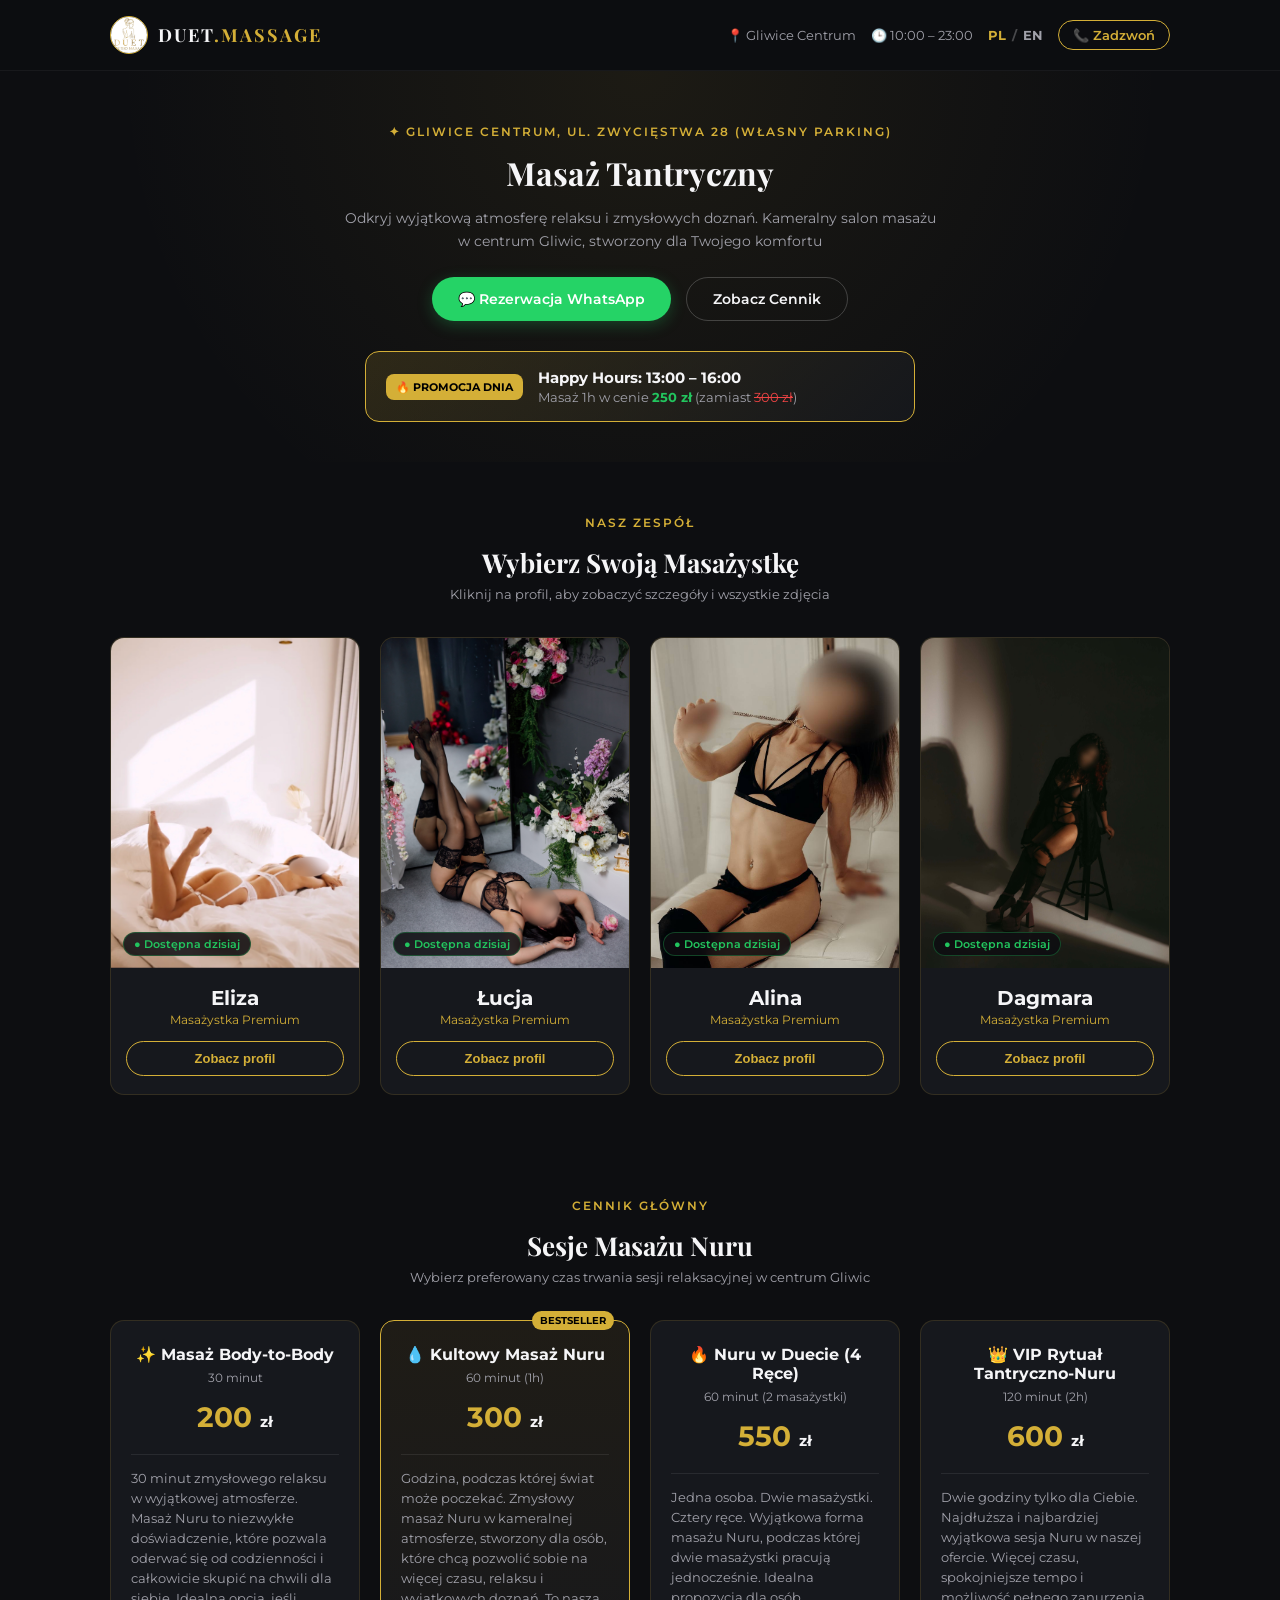
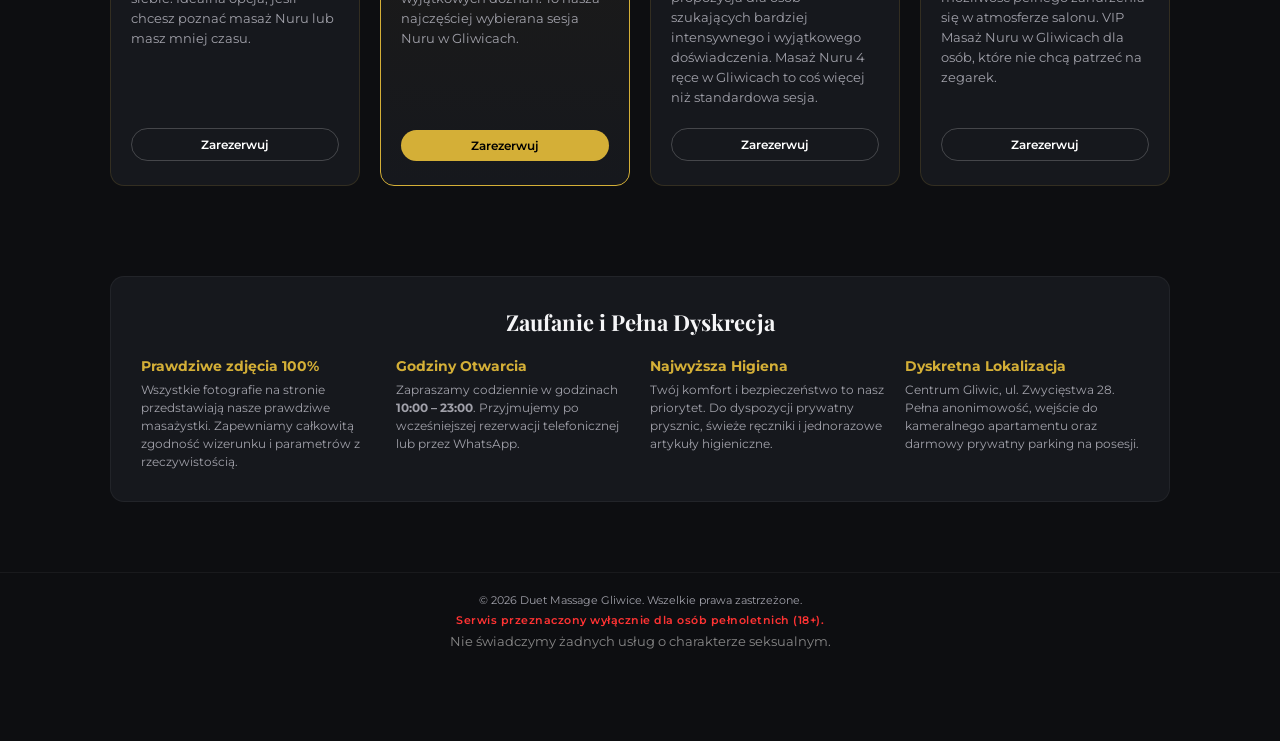
==== index.html @ d6f9a1c4 "Add files via upload" ====
<!DOCTYPE html>
<html lang="pl">
<head>
    <!-- Google Tag Manager -->
<script>(function(w,d,s,l,i){w[l]=w[l]||[];w[l].push({'gtm.start':
new Date().getTime(),event:'gtm.js'});var f=d.getElementsByTagName(s)[0],
j=d.createElement(s),dl=l!='dataLayer'?'&l='+l:'';j.async=true;j.src=
'https://www.googletagmanager.com/gtm.js?id='+i+dl;f.parentNode.insertBefore(j,f);
})(window,document,'script','dataLayer','GTM-NZCL98C4');</script>
<!-- End Google Tag Manager -->
    <!-- Favicon (иконка во вкладке браузера) -->
    <link rel="icon" type="image/jpeg" href="img/logo.jpg">
    <link rel="apple-touch-icon" href="img/logo.jpg">
<link rel="canonical" href="https://duetmassage.pl/">
<link rel="alternate" hreflang="pl" href="https://duetmassage.pl/">
<link rel="alternate" hreflang="en" href="https://duetmassage.pl/en/">
<link rel="alternate" hreflang="x-default" href="https://duetmassage.pl/">
    <!-- Open Graph / Мета-теги для красивой ссылки в WhatsApp, Telegram, соцсетях -->
    <meta property="og:type" content="website">
<meta property="og:url" content="https://duetmassage.pl/">
    <meta property="og:title" content="Masaż Tantryczny Gliwice | Duet Massage">
    <meta property="og:description" content="Prywatny apartament w centrum Gliwic. Zmysłowy masaż tantryczny, profesjonalne masażystki, 100% dyskrecji.">
<meta property="og:image" content="https://duetmassage.pl/img/logo.jpg?v=2">
    <!-- Twitter Card -->
    <meta name="twitter:card" content="summary_large_image">
    <meta name="twitter:title" content="DUET Studio Masażu Gliwice">
    <meta name="twitter:description" content="Ekskluzywny masaż relaksacyjny dla mężczyzn w centrum Gliwic.">
<meta name="twitter:image" content="https://duetmassage.pl/img/logo.jpg">
    <meta charset="UTF-8">
    <meta name="viewport" content="width=device-width, initial-scale=1.0">
    <title>Masaż Tantryczny Gliwice | Duet Massage</title>
    <meta name="description" content="Ekskluzywny masaż tantryczny w centrum Gliwic. 100% dyskrecji, prywatny apartament, profesjonalne masażystki.">
    <!-- Google Fonts -->
    <link rel="preconnect" href="https://fonts.googleapis.com">
    <link rel="preconnect" href="https://fonts.gstatic.com" crossorigin>
    <link href="https://fonts.googleapis.com/css2?family=Montserrat:wght@400;500;600;700&family=Playfair+Display:wght@600;700&display=swap" rel="stylesheet">
    
    <link rel="stylesheet" href="style.css?v=7.2">
</head>
<body>
<!-- Google Tag Manager (noscript) -->
<noscript><iframe src="https://www.googletagmanager.com/ns.html?id=GTM-NZCL98C4"
height="0" width="0" style="display:none;visibility:hidden"></iframe></noscript>
<!-- End Google Tag Manager (noscript) -->
   <!-- Шапка с графическим логотипом -->
    <header class="header">
        <div class="container header-container">
            <a href="/" class="logo-wrapper">
                <img src="img/logo.jpg" alt="Duet Studio Masażu" class="logo-img">
                <span class="logo-text">DUET<span>.MASSAGE</span></span>
            </a>
            <div class="header-contacts">
                <span class="location-badge">📍 Gliwice Centrum</span>
                <span class="hours-badge">🕒 10:00 – 23:00</span>
                <div class="lang-switch">
                    <span class="lang-btn active">PL</span>
                    <span class="lang-divider">/</span>
                    <a href="./en/index.html" class="lang-btn">EN</a>
                </div>
                <a href="tel:+48502855086" class="btn-call-header">📞 Zadzwoń</a>
            </div>
        </div>
    </header>

    <main>
        <!-- Hero Секция -->
        <section class="hero">
            <div class="container hero-container">
<span class="badge-gold">✦ Gliwice Centrum, ul. Zwycięstwa 28 (własny parking)</span>                <h1>Masaż Tantryczny</h1>
                <p class="hero-subtitle">Odkryj wyjątkową atmosferę relaksu i zmysłowych doznań. Kameralny salon masażu w centrum Gliwic, stworzony dla Twojego komfortu</p>
                
                <div class="hero-actions">
                    <a href="https://wa.me/48502855086?text=Dzie%C5%84%20dobry,%20chcia%C5%82bym%20zapyta%C4%87%20o%20rezerwacj%C4%99" class="btn btn-whatsapp" target="_blank">
                        <span>💬 Rezerwacja WhatsApp</span>
                    </a>
                    <a href="#cennik" class="btn btn-outline">Zobacz Cennik</a>
                </div>

                <!-- Happy Hours Баннер -->
                <div class="happy-hours-banner">
                    <div class="hh-badge">🔥 Promocja Dnia</div>
                    <div class="hh-content">
                        <h3>Happy Hours: 13:00 – 16:00</h3>
                        <p>Masaż 1h w cenie <strong>250 zł</strong> (zamiast <span class="old-price">300 zł</span>)</p>
                    </div>
                </div>
            </div>
        </section>

       <!-- Лаконичные карточки мастеров -->
        <section class="section-team">
            <div class="container">
                <div class="section-title">
                    <span class="badge-gold">Nasz Zespół</span>
                    <h2>Wybierz Swoją Masażystkę</h2>
                    <p>Kliknij na profil, aby zobaczyć szczegóły i wszystkie zdjęcia</p>
                </div>

                <div class="team-grid">
                    <!-- 1. Eliza -->
                    <div class="team-card" onclick="openMasterModal('eliza')">
                        <div class="team-image-wrapper">
                            <img src="img/girl1_1.jpg" alt="Eliza" class="team-cover-img">
                            <div class="status-online">● Dostępna dzisiaj</div>
                        </div>
                        <div class="team-info">
                            <h3>Eliza</h3>
                            <span class="team-role">Masażystka Premium</span>
                            <button type="button" class="btn-view-profile">Zobacz profil</button>
                        </div>
                    </div>

                    <!-- 2. Łucja -->
                    <div class="team-card" onclick="openMasterModal('lucja')">
                        <div class="team-image-wrapper">
                            <img src="img/girl2_1.jpg" alt="Łucja" class="team-cover-img">
                            <div class="status-online">● Dostępna dzisiaj</div>
                        </div>
                        <div class="team-info">
                            <h3>Łucja</h3>
                            <span class="team-role">Masażystka Premium</span>
                            <button type="button" class="btn-view-profile">Zobacz profil</button>
                        </div>
                    </div>

                    <!-- 3. Alina -->
                    <div class="team-card" onclick="openMasterModal('alina')">
                        <div class="team-image-wrapper">
                            <img src="img/girl3_1.jpg" alt="Alina" class="team-cover-img">
                            <div class="status-online">● Dostępna dzisiaj</div>
                        </div>
                        <div class="team-info">
                            <h3>Alina</h3>
                            <span class="team-role">Masażystka Premium</span>
                            <button type="button" class="btn-view-profile">Zobacz profil</button>
                        </div>
                    </div>

                    <!-- 4. Dagmara -->
                    <div class="team-card" onclick="openMasterModal('dagmara')">
                        <div class="team-image-wrapper">
                            <img src="img/girl4_1.jpg" alt="Dagmara" class="team-cover-img">
                            <div class="status-online">● Dostępna dzisiaj</div>
                        </div>
                        <div class="team-info">
                            <h3>Dagmara</h3>
                            <span class="team-role">Masażystka Premium</span>
                            <button type="button" class="btn-view-profile">Zobacz profil</button>
                        </div>
                    </div>
                </div>
            </div>
        </section>

   
       <!-- Ценник и Программы -->
        <section id="cennik" class="section-programs">
            <div class="container">
                <div class="section-title">
                    <span class="badge-gold">Cennik Główny</span>
                    <h2>Sesje Masażu Nuru</h2>
                    <p>Wybierz preferowany czas trwania sesji relaksacyjnej w centrum Gliwic</p>
                </div>

                <div class="pricing-grid">
                    <!-- 1. Masaż Nuru – 30 minut -->
                    <div class="price-box">
                        <h3>✨ Masaż Body-to-Body</h3>
                        <div class="time">30 minut</div>
                        <div class="cost">200 <span>zł</span></div>
                        <div class="price-desc">
                            <p class="program-text">30 minut zmysłowego relaksu w wyjątkowej atmosferze. Masaż Nuru to niezwykłe doświadczenie, które pozwala oderwać się od codzienności i całkowicie skupić na chwili dla siebie. Idealna opcja, jeśli chcesz poznać masaż Nuru lub masz mniej czasu.</p>
                        </div>
                        <a href="https://wa.me/48502855086?text=Rezerwacja%20Masa%C5%BC%20Nuru%2030%20min" class="btn-book" data-service="Masaż Nuru (30 min)">Zarezerwuj</a>
                    </div>

                    <!-- 2. Masaż Nuru – 60 minut -->
                    <div class="price-box featured">
                        <div class="badge-featured">Bestseller</div>
                        <h3>💧 Kultowy Masaż Nuru</h3>
                        <div class="time">60 minut (1h)</div>
                        <div class="cost">300 <span>zł</span></div>
                        <div class="price-desc">
                            <p class="program-text">Godzina, podczas której świat może poczekać. Zmysłowy masaż Nuru w kameralnej atmosferze, stworzony dla osób, które chcą pozwolić sobie na więcej czasu, relaksu i wyjątkowych doznań. To nasza najczęściej wybierana sesja Nuru w Gliwicach.</p>
                        </div>
                        <a href="https://wa.me/48502855086?text=Rezerwacja%20Masa%C5%BC%20Nuru%201h" class="btn-book btn-book-gold" data-service="Masaż Nuru (60 min)">Zarezerwuj</a>
                    </div>

                    <!-- 3. Masaż Nuru 4 ręce – 60 minut -->
                    <div class="price-box">
                        <h3>🔥 Nuru w Duecie (4 Ręce)</h3>
                        <div class="time">60 minut (2 masażystki)</div>
                        <div class="cost">550 <span>zł</span></div>
                        <div class="price-desc">
                            <p class="program-text">Jedna osoba. Dwie masażystki. Cztery ręce. Wyjątkowa forma masażu Nuru, podczas której dwie masażystki pracują jednocześnie. Idealna propozycja dla osób szukających bardziej intensywnego i wyjątkowego doświadczenia. Masaż Nuru 4 ręce w Gliwicach to coś więcej niż standardowa sesja.</p>
                        </div>
                        <a href="https://wa.me/48502855086?text=Rezerwacja%20Masa%C5%BC%20Nuru%204%20r%C4%99ce" class="btn-book" data-service="Masaż Nuru 4 ręce (60 min)">Zarezerwuj</a>
                    </div>

                    <!-- 4. VIP Masaż Nuru – 120 minut -->
                    <div class="price-box">
                        <h3>👑 VIP Rytuał Tantryczno-Nuru</h3>
                        <div class="time">120 minut (2h)</div>
                        <div class="cost">600 <span>zł</span></div>
                        <div class="price-desc">
                            <p class="program-text">Dwie godziny tylko dla Ciebie. Najdłuższa i najbardziej wyjątkowa sesja Nuru w naszej ofercie. Więcej czasu, spokojniejsze tempo i możliwość pełnego zanurzenia się w atmosferze salonu. VIP Masaż Nuru w Gliwicach dla osób, które nie chcą patrzeć na zegarek.</p>
                        </div>
                        <a href="https://wa.me/48502855086?text=Rezerwacja%20VIP%20Masa%C5%BC%20Nuru%202h" class="btn-book" data-service="VIP Masaż Nuru (120 min)">Zarezerwuj</a>
                    </div>
                </div>
            </div>
        </section>

        

        <!-- Блок Доверия, Часов Работы и Конфиденциальности -->
        <section class="section-privacy">
            <div class="container">
                <div class="privacy-box">
                    <h2>Zaufanie i Pełna Dyskrecja</h2>
                    <div class="privacy-grid">
                        <div class="privacy-item">
                            <h4>Prawdziwe zdjęcia 100%</h4>
                            <p>Wszystkie fotografie na stronie przedstawiają nasze prawdziwe masażystki. Zapewniamy całkowitą zgodność wizerunku i parametrów z rzeczywistością.</p>
                        </div>
                        <div class="privacy-item">
                            <h4>Godziny Otwarcia</h4>
                            <p>Zapraszamy codziennie w godzinach <strong>10:00 – 23:00</strong>. Przyjmujemy po wcześniejszej rezerwacji telefonicznej lub przez WhatsApp.</p>
                        </div>
                        <div class="privacy-item">
                            <h4>Najwyższa Higiena</h4>
                            <p>Twój komfort i bezpieczeństwo to nasz priorytet. Do dyspozycji prywatny prysznic, świeże ręczniki i jednorazowe artykuły higieniczne.</p>
                        </div>
                        <div class="privacy-item">
                            <h4>Dyskretna Lokalizacja</h4>
                            <p>Centrum Gliwic, ul. Zwycięstwa 28. Pełna anonimowość, wejście do kameralnego apartamentu oraz darmowy prywatny parking na posesji.</p>
                        </div>
                    </div>
                </div>
            </div>
        </section>
    </main>

<!-- Footer -->
    <footer class="footer">
        <div class="container footer-content">
            <p>© 2026 Duet Massage Gliwice. Wszelkie prawa zastrzeżone.</p>
            <p class="disclaimer-18">Serwis przeznaczony wyłącznie dla osób pełnoletnich (18+).</p>
            <p class="disclaimer-legal">Nie świadczymy żadnych usług o charakterze seksualnym.</p>
        </div>
    </footer>

    <!-- Плавающая мобильная панель -->
    <div class="mobile-sticky-bar">
        <a href="https://wa.me/48502855086?text=Dzie%C5%84%20dobry,%20chcia%C5%82bym%20zapyta%C4%87%20o%20termin" class="sticky-btn sticky-whatsapp" target="_blank">
            <span>💬 WhatsApp</span>
        </a>
        <a href="tel:+48502855086" class="sticky-btn sticky-call">
            <span>📞 Zadzwoń</span>
        </a>
    </div>
<!-- Модальное окно полного профиля мастера -->
    <div id="masterModal" class="master-modal">
        <div class="master-modal-overlay" onclick="closeMasterModal()"></div>
        <div class="master-modal-content">
            <button class="modal-close-btn" onclick="closeMasterModal()">&times;</button>
            
            <!-- Слайдер внутри модалки -->
            <div class="modal-slider-box">
                <img id="modalProfileImg" src="" alt="Master photo" class="modal-main-img">
                <div class="modal-slider-controls">
                    <button type="button" class="modal-arrow" onclick="prevModalPhoto()">&#10094;</button>
                    <span id="modalPhotoCounter" class="modal-photo-counter">1 / 1</span>
                    <button type="button" class="modal-arrow" onclick="nextModalPhoto()">&#10095;</button>
                </div>
            </div>

            <!-- Детали мастера -->
            <div class="modal-profile-details">
                <h2 id="modalMasterName">Imię</h2>
                <div class="modal-badge-row">
                    <span class="status-pill">● Dostępna</span>
                    <span id="modalMasterLangs" class="lang-pill">🗣 PL, EN</span>
                </div>
                
                <div class="modal-params-grid">
                    <div class="param-item"><span>Wiek:</span> <strong id="modalParamAge">24</strong></div>
                    <div class="param-item"><span>Wzrost:</span> <strong id="modalParamHeight">165 cm</strong></div>
                    <div class="param-item"><span>Waga:</span> <strong id="modalParamWeight">49 kg</strong></div>
                    <div class="param-item"><span>Biust:</span> <strong id="modalParamBreast">3</strong></div>
                </div>

                <p id="modalMasterDesc" class="modal-bio">Masaż relaksacyjny, tantryczny oraz rytuały body-to-body w pełnej dyskrecji.</p>

                <a id="modalBookingBtn" href="#" class="btn-modal-book" target="_blank">Umów wizytę przez WhatsApp</a>
            </div>
        </div>
    </div>
    <script src="script.js?v=6.0"></script>
</body>
</html>
---- style.css ----
.logo-wrapper {
    display: flex;
    align-items: center;
    gap: 10px;
    text-decoration: none;
}

.logo-img {
    width: 38px !important;
    height: 38px !important;
    min-width: 38px;
    border-radius: 50%;
    object-fit: cover;
    border: 1px solid var(--gold);
    display: block;
}

.logo-text {
    font-family: 'Playfair Display', serif;
    font-size: 18px;
    font-weight: 700;
    color: var(--text-white);
    letter-spacing: 2px;
}

.logo-text span {
    color: var(--gold);
}

:root {
    --bg-main: #0d0e11;
    --bg-card: #16181d;
    --bg-card-hover: #1e2127;
    --gold: #d4af37;
    --gold-hover: #e5c158;
    --text-white: #f5f5f7;
    --text-gray: #a1a1aa;
    --whatsapp: #25d366;
    --border-color: rgba(212, 175, 55, 0.15);
}

* {
    margin: 0;
    padding: 0;
    box-sizing: border-box;
}

html {
    scroll-behavior: smooth;
    font-family: 'Montserrat', sans-serif;
    background-color: var(--bg-main);
    color: var(--text-white);
    -webkit-font-smoothing: antialiased;
    -moz-osx-font-smoothing: grayscale;
}

.container {
    width: 100%;
    max-width: 1100px;
    margin: 0 auto;
    padding: 0 20px;
}

/* Header */
.header {
    padding: 16px 0;
    background: rgba(13, 14, 17, 0.95);
    border-bottom: 1px solid rgba(255, 255, 255, 0.05);
    position: sticky;
    top: 0;
    z-index: 100;
    backdrop-filter: blur(10px);
}

.header-container {
    display: flex;
    justify-content: space-between;
    align-items: center;
}

.header-contacts {
    display: flex;
    align-items: center;
    gap: 15px;
}

.location-badge {
    font-size: 13px;
    color: var(--text-gray);
}

.btn-call-header {
    background: transparent;
    color: var(--gold);
    border: 1px solid var(--gold);
    padding: 6px 14px;
    border-radius: 20px;
    text-decoration: none;
    font-size: 13px;
    font-weight: 600;
    transition: all 0.3s;
}

.btn-call-header:hover {
    background: var(--gold);
    color: #000;
}

/* Hero */
.hero {
    padding: 50px 0 40px;
    text-align: center;
    background: radial-gradient(circle at top, rgba(212, 175, 55, 0.08) 0%, transparent 70%);
}

.badge-gold {
    display: inline-block;
    color: var(--gold);
    font-size: 12px;
    font-weight: 600;
    letter-spacing: 2px;
    text-transform: uppercase;
    margin-bottom: 15px;
}

.hero h1 {
    font-family: 'Playfair Display', serif;
    font-size: 32px;
    line-height: 1.2;
    margin-bottom: 15px;
}

.hero-subtitle {
    font-size: 14px;
    line-height: 1.6;
    color: var(--text-gray);
    max-width: 600px;
    margin: 0 auto 25px;
}

.hero-actions {
    display: flex;
    justify-content: center;
    gap: 15px;
    margin-bottom: 30px;
    flex-wrap: wrap;
}

.btn {
    display: inline-flex;
    align-items: center;
    justify-content: center;
    padding: 12px 26px;
    border-radius: 30px;
    font-size: 14px;
    font-weight: 600;
    text-decoration: none;
    transition: all 0.3s;
}

.btn-whatsapp {
    background: var(--whatsapp);
    color: #fff;
    box-shadow: 0 4px 15px rgba(37, 211, 102, 0.25);
}

.btn-outline {
    background: transparent;
    color: var(--text-white);
    border: 1px solid rgba(255, 255, 255, 0.2);
}

/* Happy Hours Banner */
.happy-hours-banner {
    background: linear-gradient(135deg, rgba(212, 175, 55, 0.15), rgba(22, 24, 29, 0.9));
    border: 1px solid var(--gold);
    border-radius: 14px;
    max-width: 550px;
    margin: 0 auto;
    padding: 16px 20px;
    display: flex;
    align-items: center;
    gap: 15px;
    text-align: left;
}

.hh-badge {
    background: var(--gold);
    color: #000;
    font-size: 11px;
    font-weight: 700;
    padding: 6px 10px;
    border-radius: 8px;
    text-transform: uppercase;
    white-space: nowrap;
}

.hh-content h3 {
    font-size: 15px;
    margin-bottom: 2px;
}

.hh-content p {
    font-size: 13px;
    color: var(--text-gray);
}

.hh-content strong {
    color: #22c55e;
}

.old-price {
    text-decoration: line-through;
    color: #ef4444;
}

/* Секция Команды */
.section-team {
    padding: 50px 0;
}

.section-title {
    text-align: center;
    margin-bottom: 35px;
}

.section-title h2 {
    font-family: 'Playfair Display', serif;
    font-size: 26px;
    margin-bottom: 6px;
}

.section-title p {
    color: var(--text-gray);
    font-size: 13px;
}

.team-grid {
    display: grid;
    grid-template-columns: repeat(auto-fit, minmax(240px, 1fr));
    gap: 20px;
}

.team-card {
    background: var(--bg-card);
    border: 1px solid var(--border-color);
    border-radius: 14px;
    overflow: hidden;
    cursor: pointer;
    transition: transform 0.3s ease, border-color 0.3s ease;
}

.team-card:hover {
    transform: translateY(-5px);
    border-color: var(--gold);
}

.team-image-wrapper {
    position: relative;
    width: 100%;
    height: 330px;
    background: #111;
}

.team-cover-img {
    width: 100%;
    height: 100%;
    object-fit: cover;
}

.status-online {
    position: absolute;
    bottom: 12px;
    left: 12px;
    background: rgba(13, 14, 17, 0.85);
    color: #22c55e;
    font-size: 11px;
    font-weight: 600;
    padding: 4px 10px;
    border-radius: 20px;
    border: 1px solid rgba(34, 197, 94, 0.3);
    backdrop-filter: blur(4px);
}

.team-info {
    padding: 18px 15px;
    text-align: center;
}

.team-info h3 {
    font-size: 20px;
    margin-bottom: 2px;
}

.team-role {
    display: block;
    color: var(--gold);
    font-size: 12px;
    margin-bottom: 14px;
}

.btn-view-profile {
    width: 100%;
    padding: 9px 0;
    background: transparent;
    border: 1px solid var(--gold);
    color: var(--gold);
    border-radius: 20px;
    font-size: 13px;
    font-weight: 600;
    cursor: pointer;
    transition: all 0.3s ease;
}

.team-card:hover .btn-view-profile {
    background: var(--gold);
    color: #000;
}

/* Ценник */
.section-programs {
    padding: 50px 0;
}

.pricing-grid {
    display: grid;
    grid-template-columns: repeat(auto-fit, minmax(220px, 1fr));
    gap: 20px;
}

.price-box {
    background: var(--bg-card);
    border: 1px solid var(--border-color);
    border-radius: 14px;
    padding: 24px 20px;
    text-align: center;
    position: relative;
    display: flex;
    flex-direction: column;
    justify-content: space-between;
}

.price-box.featured {
    border-color: var(--gold);
    background: linear-gradient(180deg, #1f1c16 0%, var(--bg-card) 100%);
}

.badge-featured {
    position: absolute;
    top: -10px;
    right: 15px;
    background: var(--gold);
    color: #000;
    font-size: 10px;
    font-weight: 700;
    padding: 3px 8px;
    border-radius: 10px;
    text-transform: uppercase;
}

.price-box h3 {
    font-size: 16px;
    margin-bottom: 6px;
}

.price-box .time {
    font-size: 12px;
    color: var(--text-gray);
    margin-bottom: 15px;
}

.price-box .cost {
    font-size: 28px;
    font-weight: 700;
    color: var(--gold);
    margin-bottom: 20px;
}

.price-box .cost span {
    font-size: 15px;
    color: var(--text-white);
}

.btn-book {
    display: inline-block;
    width: 100%;
    padding: 8px 0;
    border-radius: 20px;
    border: 1px solid rgba(255, 255, 255, 0.2);
    color: #fff;
    text-decoration: none;
    font-size: 12px;
    font-weight: 600;
}

.btn-book-gold {
    background: var(--gold);
    color: #000;
    border: none;
}

/* Описание программ внутри ценника */
.price-desc {
    text-align: left !important;
    margin-bottom: 20px;
    padding-top: 14px;
    border-top: 1px solid rgba(255, 255, 255, 0.08);
    flex-grow: 1;
}

.program-type {
    font-size: 11.5px;
    color: var(--gold);
    margin-bottom: 8px;
    line-height: 1.4;
    text-transform: uppercase;
    letter-spacing: 0.5px;
    text-align: left !important;
}

.program-type strong {
    color: #fff;
}

.program-text {
    font-family: 'Montserrat', sans-serif !important;
    font-size: 12.5px !important;
    font-weight: 400 !important;
    line-height: 1.6 !important;
    color: var(--text-gray) !important;
    text-align: left !important;
    letter-spacing: normal !important;
}

/* Конфиденциальность */
.section-privacy {
    padding: 40px 0 70px;
}

.privacy-box {
    background: var(--bg-card);
    border: 1px solid rgba(255, 255, 255, 0.05);
    border-radius: 14px;
    padding: 30px;
    text-align: center;
}

.privacy-box h2 {
    font-family: 'Playfair Display', serif;
    font-size: 22px;
    margin-bottom: 20px;
}

.privacy-grid {
    display: grid;
    grid-template-columns: repeat(auto-fit, minmax(220px, 1fr));
    gap: 20px;
    text-align: left;
}

.privacy-item h4 {
    color: var(--gold);
    font-size: 14px;
    margin-bottom: 6px;
}

.privacy-item p {
    font-size: 12px;
    line-height: 1.5;
    color: var(--text-gray);
}

/* Подвал */
.footer {
    padding: 20px 0 90px;
    border-top: 1px solid rgba(255, 255, 255, 0.05);
    text-align: center;
    font-size: 11px;
    color: var(--text-gray);
}

.footer .disclaimer-18 {
    color: #ff3333 !important;
    font-weight: 600;
    margin: 6px 0;
    letter-spacing: 0.5px;
}

.footer .disclaimer-legal {
    color: #888888;
    font-size: 0.8rem;
    max-width: 600px;
    margin: 6px auto 0 auto;
    line-height: 1.4;
}

/* Sticky Mobile */
.mobile-sticky-bar {
    display: none;
    position: fixed;
    bottom: 0;
    left: 0;
    width: 100%;
    background: rgba(13, 14, 17, 0.95);
    padding: 10px 15px;
    border-top: 1px solid rgba(212, 175, 55, 0.2);
    backdrop-filter: blur(10px);
    z-index: 999;
    gap: 10px;
}

.sticky-btn {
    flex: 1;
    display: flex;
    align-items: center;
    justify-content: center;
    padding: 11px;
    border-radius: 8px;
    font-size: 13px;
    font-weight: 700;
    text-decoration: none;
}

.sticky-whatsapp {
    background: var(--whatsapp);
    color: #fff;
}

.sticky-call {
    background: var(--gold);
    color: #000;
}

/* Модалка полного профиля */
.master-modal {
    display: none;
    position: fixed;
    top: 0;
    left: 0;
    width: 100vw;
    height: 100vh;
    z-index: 3000;
    align-items: center;
    justify-content: center;
    padding: 15px;
}

.master-modal.active {
    display: flex;
}

.master-modal-overlay {
    position: absolute;
    top: 0;
    left: 0;
    width: 100%;
    height: 100%;
    background: rgba(0, 0, 0, 0.85);
    backdrop-filter: blur(6px);
}

.master-modal-content {
    position: relative;
    background: var(--bg-card);
    border: 1px solid var(--gold);
    border-radius: 16px;
    width: 100%;
    max-width: 480px;
    max-height: 90vh;
    overflow-y: auto;
    z-index: 3010;
    box-shadow: 0 10px 40px rgba(0, 0, 0, 0.8);
}

.modal-close-btn {
    position: absolute;
    top: 10px;
    right: 15px;
    background: rgba(0, 0, 0, 0.6);
    border: none;
    color: #fff;
    font-size: 28px;
    width: 36px;
    height: 36px;
    border-radius: 50%;
    cursor: pointer;
    z-index: 3020;
    display: flex;
    align-items: center;
    justify-content: center;
}

.modal-slider-box {
    position: relative;
    width: 100%;
    height: 380px;
    background: #000;
}

.modal-main-img {
    width: 100%;
    height: 100%;
    object-fit: contain;
}

.modal-slider-controls {
    position: absolute;
    bottom: 12px;
    left: 50%;
    transform: translateX(-50%);
    background: rgba(13, 14, 17, 0.8);
    padding: 6px 14px;
    border-radius: 20px;
    display: flex;
    align-items: center;
    gap: 15px;
    backdrop-filter: blur(4px);
}

.modal-arrow {
    background: none;
    border: none;
    color: var(--gold);
    font-size: 18px;
    cursor: pointer;
}

.modal-photo-counter {
    color: #fff;
    font-size: 12px;
}

.modal-profile-details {
    padding: 20px;
}

.modal-profile-details h2 {
    font-family: 'Playfair Display', serif;
    font-size: 24px;
    margin-bottom: 8px;
}

.modal-badge-row {
    display: flex;
    gap: 10px;
    margin-bottom: 16px;
}

.status-pill {
    background: rgba(34, 197, 94, 0.15);
    color: #22c55e;
    padding: 3px 10px;
    border-radius: 12px;
    font-size: 11px;
    font-weight: 600;
}

.lang-pill {
    background: rgba(255, 255, 255, 0.08);
    color: #e4e4e7;
    padding: 3px 10px;
    border-radius: 12px;
    font-size: 11px;
}

.modal-params-grid {
    display: grid;
    grid-template-columns: repeat(4, 1fr);
    gap: 8px;
    background: rgba(255, 255, 255, 0.03);
    padding: 10px;
    border-radius: 10px;
    margin-bottom: 15px;
    text-align: center;
}

.param-item span {
    display: block;
    font-size: 10px;
    color: var(--text-gray);
    margin-bottom: 2px;
}

.param-item strong {
    font-size: 13px;
    color: var(--gold);
}

.modal-bio {
    font-size: 12px;
    line-height: 1.5;
    color: var(--text-gray);
    margin-bottom: 20px;
}

.btn-modal-book {
    display: block;
    width: 100%;
    padding: 12px;
    background: var(--whatsapp);
    color: #fff;
    text-align: center;
    text-decoration: none;
    border-radius: 25px;
    font-weight: 700;
    font-size: 14px;
    box-shadow: 0 4px 15px rgba(37, 211, 102, 0.3);
}

@media (max-width: 768px) {
    .header-contacts .location-badge {
        display: none;
    }
    .hero h1 {
        font-size: 24px;
    }
    .happy-hours-banner {
        flex-direction: column;
        text-align: center;
    }
    .mobile-sticky-bar {
        display: flex;
    }
    .hero-actions .btn {
        width: 100%;
    }
}
/* Language Switcher */
.lang-switch {
    display: inline-flex;
    align-items: center;
    gap: 6px;
    font-size: 13px;
    font-weight: 700;
}

a.lang-btn {
    color: var(--text-gray);
    text-decoration: none;
    cursor: pointer;
    transition: color 0.2s ease;
}

a.lang-btn:hover {
    color: #ffffff;
}

/* Активный язык - не ссылка, а обычный текст */
span.lang-btn.active {
    color: var(--gold);
    cursor: default;
}

.lang-divider {
    color: rgba(255, 255, 255, 0.25);
    user-select: none;
}
/* Бейдж часов работы */
.hours-badge {
    font-size: 13px;
    color: var(--text-gray);
    display: inline-flex;
    align-items: center;
    gap: 4px;
}

@media (max-width: 900px) {
    .hours-badge {
        display: none;
    }
}

@media (max-width: 600px) {
    /* Сжимаем контейнер по краям */
    .header-container {
        padding: 0 8px !important;
        gap: 6px;
    }

    /* Компактный логотип */
    .logo-img {
        width: 28px !important;
        height: 28px !important;
        min-width: 28px !important;
    }

    .logo-text {
        font-size: 13px !important;
        letter-spacing: 0.5px !important;
    }

    /* Правая контактная группа в одну линию */
    .header-contacts {
        gap: 6px !important;
        align-items: center;
    }

    /* Часы работы: возвращаем показ, делаем компактными */
    .hours-badge {
        display: inline-flex !important;
        font-size: 11px !important;
        white-space: nowrap;
    }

    /* Убираем гео-метку Gliwice Centrum на мобилках, чтобы освободить место под часы и кнопку */
    .location-badge {
        display: none !important;
    }

    /* Переключатель языка */
    .lang-switch {
        font-size: 11px !important;
        gap: 3px !important;
    }

    /* Кнопка звонка: превращаем в круглую иконку 32x32 px без длинного текста */
    .btn-call-header {
        display: inline-flex !important;
        align-items: center;
        justify-content: center;
        width: 32px !important;
        height: 32px !important;
        min-width: 32px !important;
        padding: 0 !important;
        font-size: 0 !important; /* скрывает текст "Zadzwoń" / "Call Us" */
        border-radius: 50% !important;
    }

    /* Возвращаем саму иконку трубки внутри кнопки */
    .btn-call-header::before {
        content: '📞';
        font-size: 13px;
        line-height: 1;
    }
}
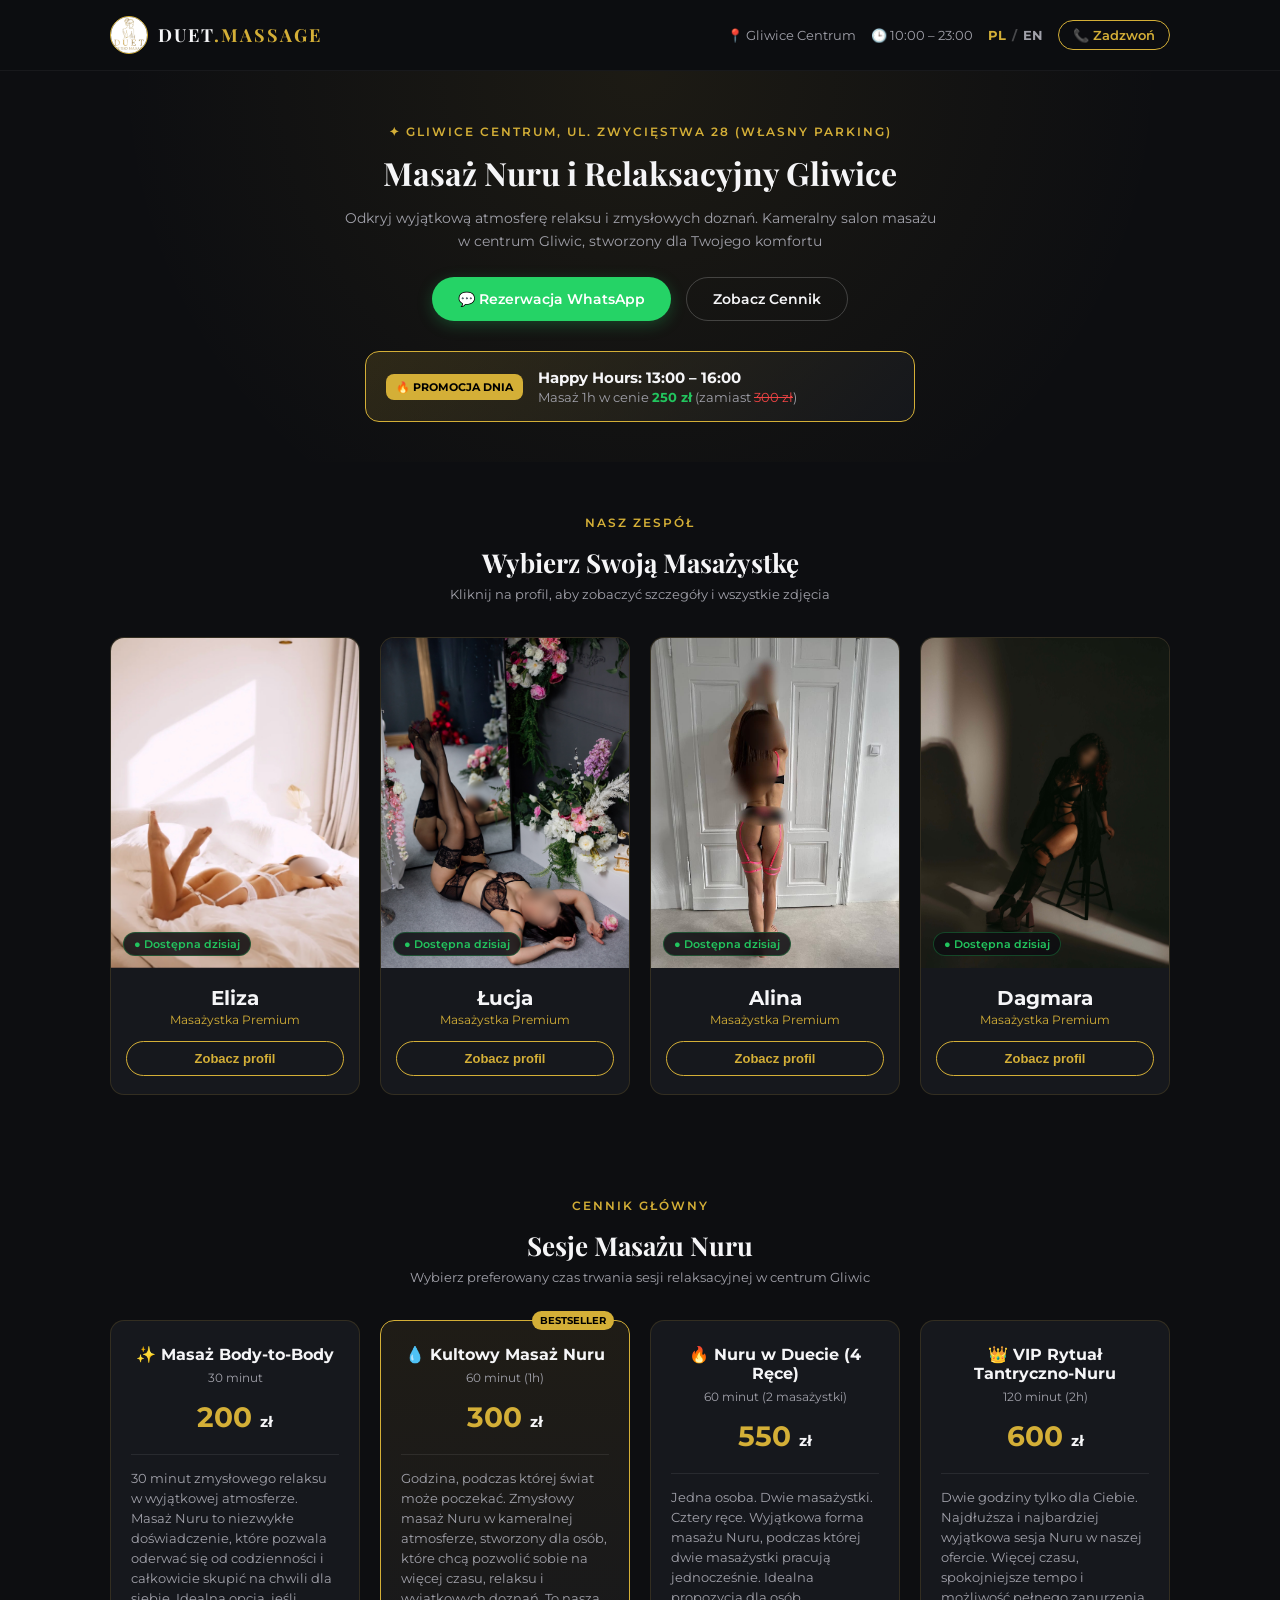
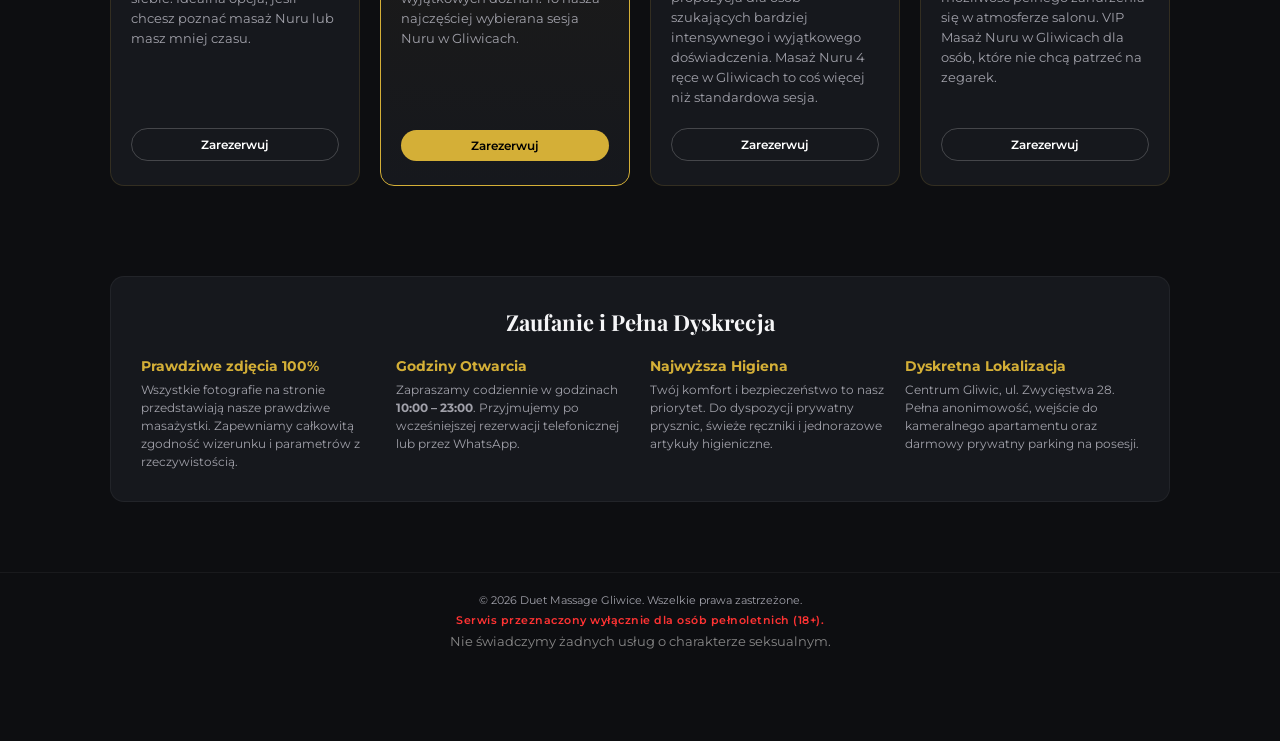
==== commit 419383c8: "Add files via upload" ====
--- a/index.html
+++ b/index.html
@@ -28,14 +28,42 @@
 <meta name="twitter:image" content="https://duetmassage.pl/img/logo.jpg">
     <meta charset="UTF-8">
     <meta name="viewport" content="width=device-width, initial-scale=1.0">
-    <title>Masaż Tantryczny Gliwice | Duet Massage</title>
-    <meta name="description" content="Ekskluzywny masaż tantryczny w centrum Gliwic. 100% dyskrecji, prywatny apartament, profesjonalne masażystki.">
+    <title>Masaż Nuru Gliwice | Salon Masażu Relaksacyjnego Duet</title>
+    <meta name="description" content="Ekskluzywny masaż Nuru w Gliwicach (ul. Zwycięstwa 28). Zmysłowy relaks całego ciała, masaż tantryczny i rytuały body-to-body w pełnej dyskrecji.">
+    <meta property="og:title" content="Masaż Nuru Gliwice | Duet Massage">
+    <meta property="og:description" content="Kameralny salon w centrum Gliwic (ul. Zwycięstwa 28). Zmysłowy masaż Nuru, tantryczny oraz relaksacyjny.">
     <!-- Google Fonts -->
     <link rel="preconnect" href="https://fonts.googleapis.com">
     <link rel="preconnect" href="https://fonts.gstatic.com" crossorigin>
     <link href="https://fonts.googleapis.com/css2?family=Montserrat:wght@400;500;600;700&family=Playfair+Display:wght@600;700&display=swap" rel="stylesheet">
     
     <link rel="stylesheet" href="style.css?v=7.2">
+    <script type="application/ld+json">
+{
+  "@context": "https://schema.org",
+  "@type": "HealthAndBeautyBusiness",
+  "name": "Duet Studio Masażu Gliwice",
+  "image": "https://duetmassage.pl/img/logo.jpg",
+  "telephone": "+48502855086",
+  "address": {
+    "@type": "PostalAddress",
+    "streetAddress": "ul. Zwycięstwa 28",
+    "addressLocality": "Gliwice",
+    "postalCode": "44-100",
+    "addressCountry": "PL"
+  },
+  "url": "https://duetmassage.pl/",
+  "priceRange": "200 - 600 PLN",
+  "openingHoursSpecification": [
+    {
+      "@type": "OpeningHoursSpecification",
+      "dayOfWeek": ["Monday","Tuesday","Wednesday","Thursday","Friday","Saturday","Sunday"],
+      "opens": "10:00",
+      "closes": "23:00"
+    }
+  ]
+}
+</script>
 </head>
 <body>
 <!-- Google Tag Manager (noscript) -->
@@ -55,7 +83,7 @@
                 <div class="lang-switch">
                     <span class="lang-btn active">PL</span>
                     <span class="lang-divider">/</span>
-                    <a href="./en/index.html" class="lang-btn">EN</a>
+                    <a href="/en/" class="lang-btn">EN</a>
                 </div>
                 <a href="tel:+48502855086" class="btn-call-header">📞 Zadzwoń</a>
             </div>
@@ -66,7 +94,8 @@
         <!-- Hero Секция -->
         <section class="hero">
             <div class="container hero-container">
-<span class="badge-gold">✦ Gliwice Centrum, ul. Zwycięstwa 28 (własny parking)</span>                <h1>Masaż Tantryczny</h1>
+<span class="badge-gold">✦ Gliwice Centrum, ul. Zwycięstwa 28 (własny parking)</span>               
+             <h1>Masaż Nuru i Relaksacyjny Gliwice</h1>
                 <p class="hero-subtitle">Odkryj wyjątkową atmosferę relaksu i zmysłowych doznań. Kameralny salon masażu w centrum Gliwic, stworzony dla Twojego komfortu</p>
                 
                 <div class="hero-actions">
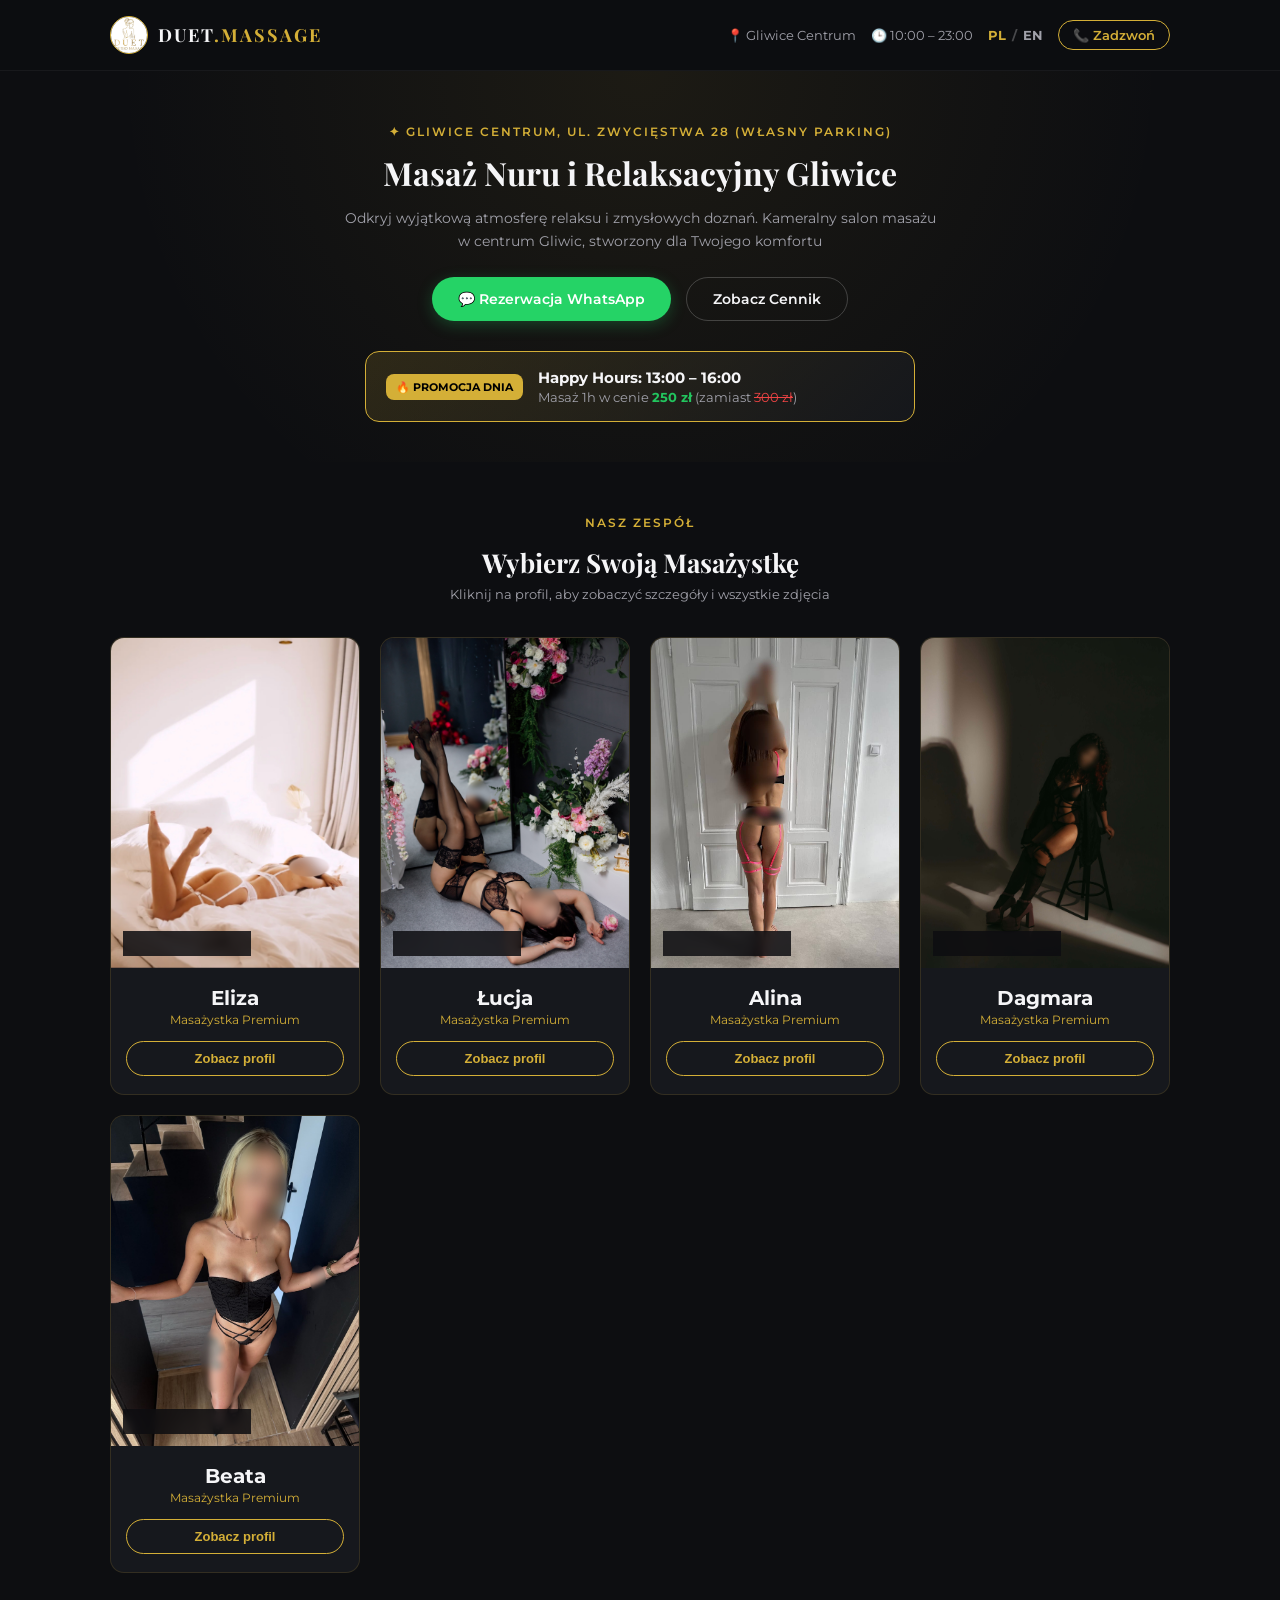
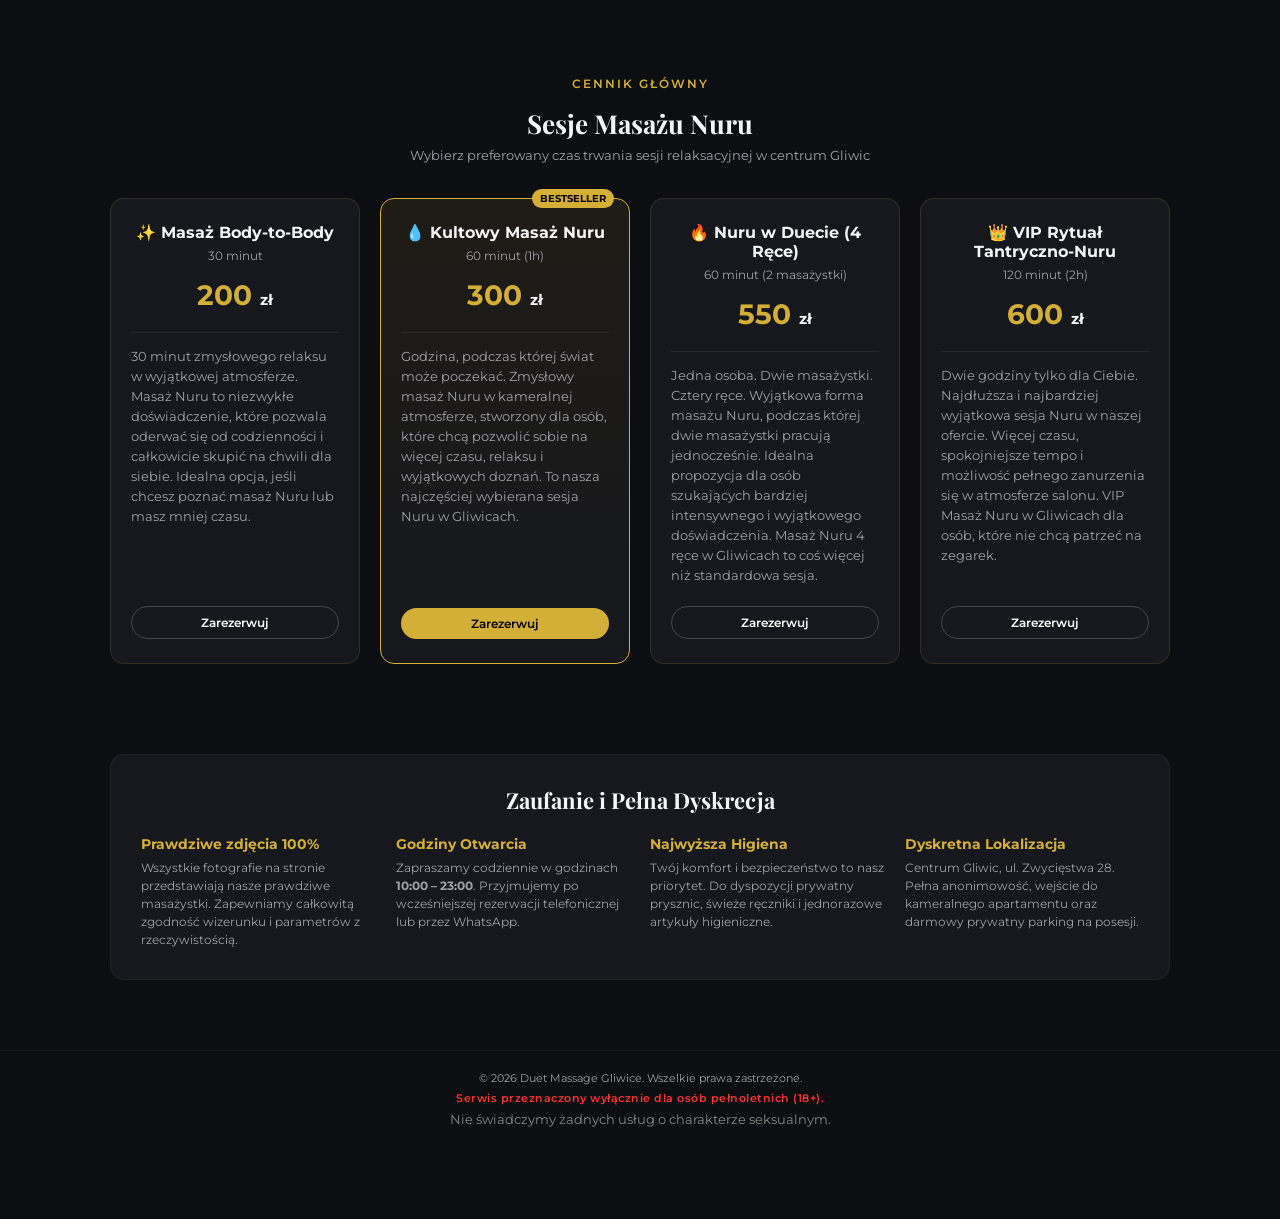
==== commit e34ca183: "Add files via upload" ====
--- a/index.html
+++ b/index.html
@@ -177,6 +177,18 @@
                             <button type="button" class="btn-view-profile">Zobacz profil</button>
                         </div>
                     </div>
+                    <!-- 5. Beata -->
+                    <div class="team-card" onclick="openMasterModal('beata')">
+                        <div class="team-image-wrapper">
+                            <img src="img/girl5_1.jpg" alt="Beata" class="team-cover-img">
+                            <div class="status-online">● Dostępna dzisiaj</div>
+                        </div>
+                        <div class="team-info">
+                            <h3>Beata</h3>
+                            <span class="team-role">Masażystka Premium</span>
+                            <button type="button" class="btn-view-profile">Zobacz profil</button>
+                        </div>
+                    </div>
                 </div>
             </div>
         </section>
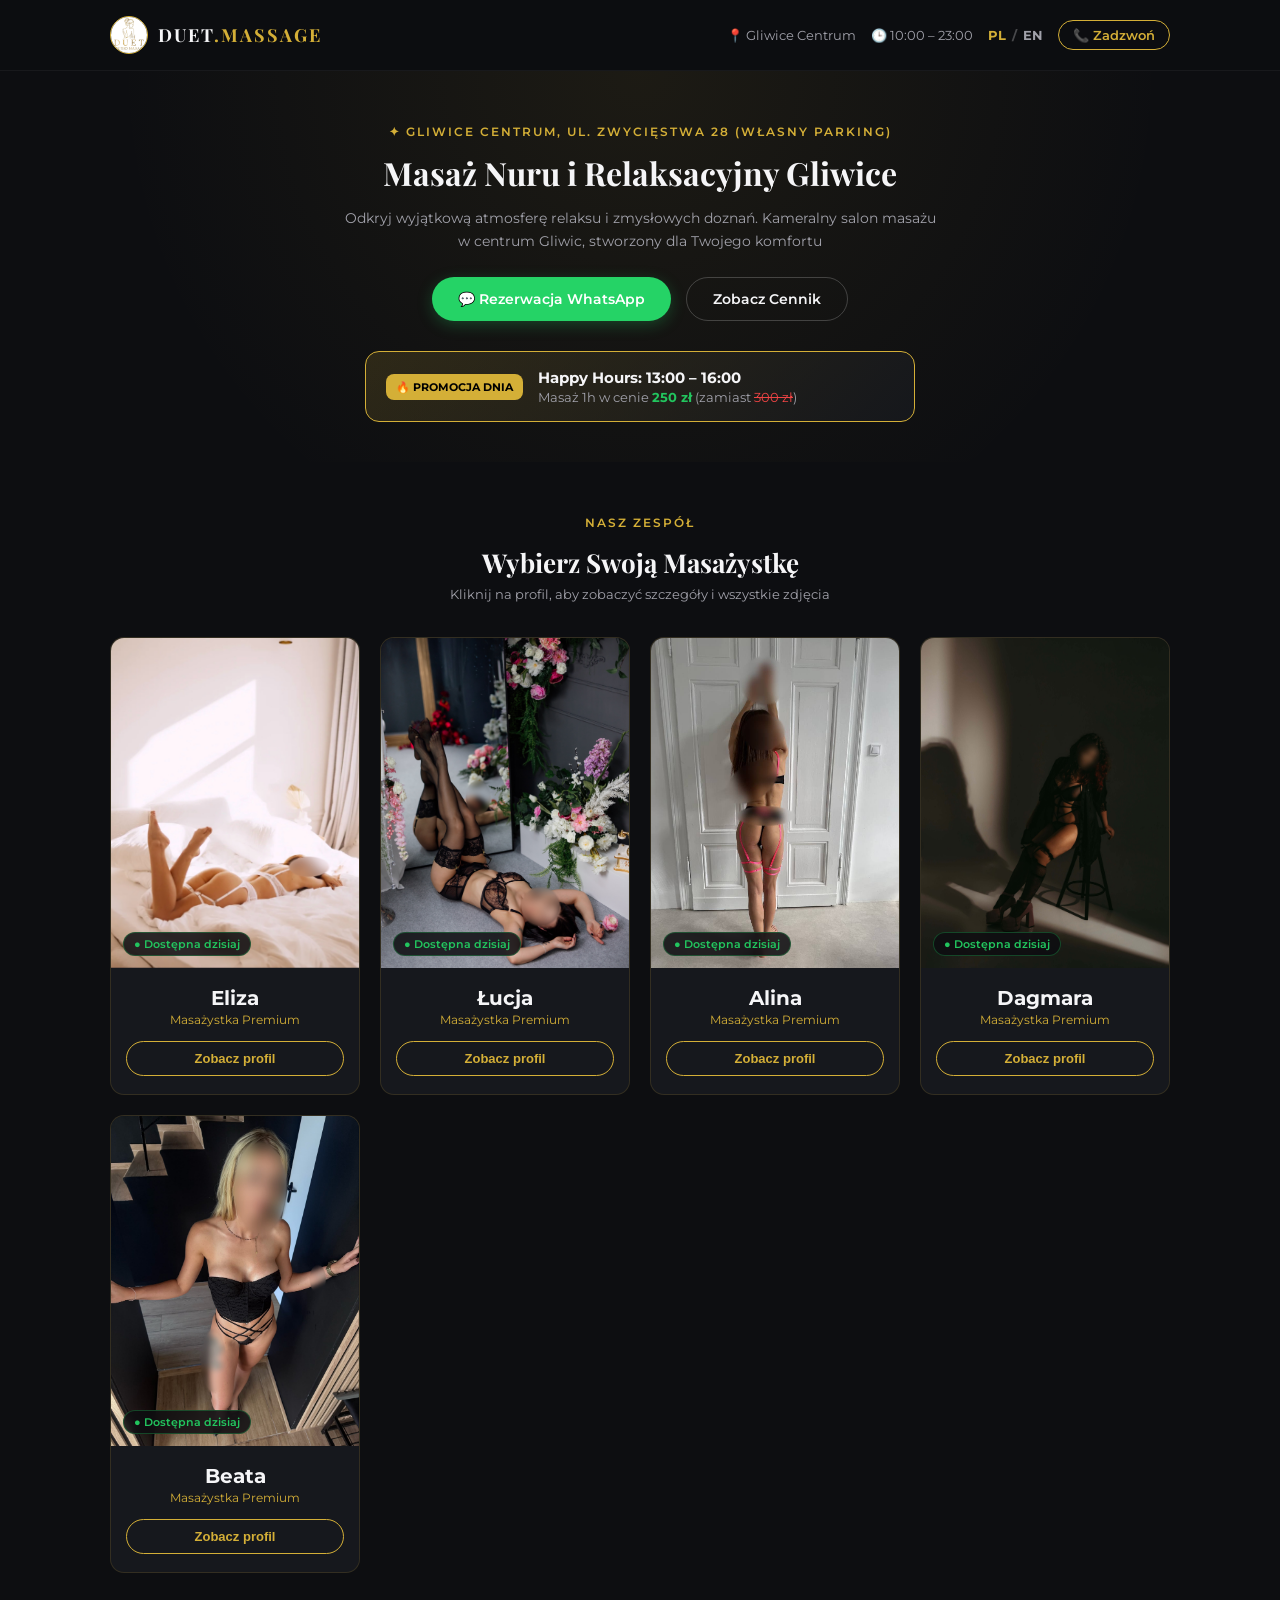
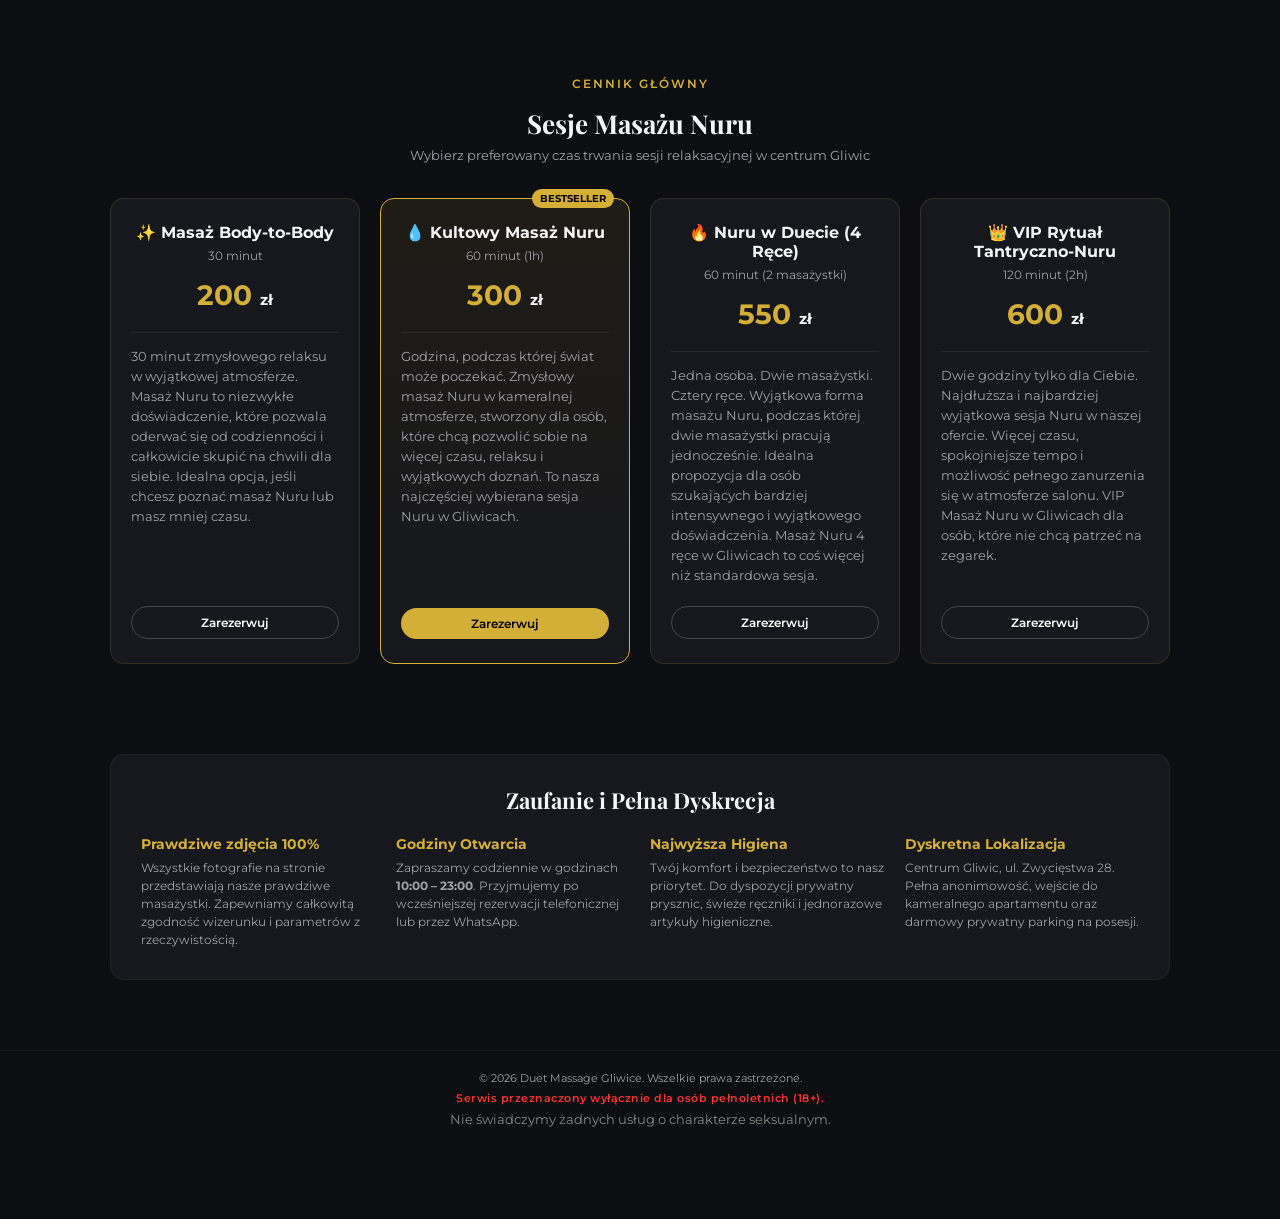
==== commit 0e55823f: "Add files via upload" ====
--- a/index.html
+++ b/index.html
@@ -337,6 +337,13 @@
             </div>
         </div>
     </div>
+    <!-- Полноэкранный Lightbox для фото -->
+<div id="imageLightbox" class="image-lightbox" onclick="closeLightbox()">
+    <button type="button" class="lightbox-close" onclick="closeLightbox()">&times;</button>
+    <div class="lightbox-img-wrapper" onclick="event.stopPropagation()">
+        <img id="lightboxImg" src="" alt="Full view">
+    </div>
+</div>
     <script src="script.js?v=6.0"></script>
 </body>
 </html>
--- a/style.css
+++ b/style.css
@@ -593,14 +593,20 @@
 .modal-slider-box {
     position: relative;
     width: 100%;
-    height: 380px;
+    display: flex;
+    align-items: center;
+    justify-content: center;
     background: #000;
+    border-radius: 8px;
+    overflow: hidden;
 }
 
 .modal-main-img {
     width: 100%;
-    height: 100%;
+    max-height: 70vh; 
     object-fit: contain;
+    cursor: zoom-in; 
+    display: block;
 }
 
 .modal-slider-controls {
@@ -832,4 +838,56 @@
         font-size: 13px;
         line-height: 1;
     }
+}
+.image-lightbox {
+    display: none;
+    position: fixed;
+    top: 0;
+    left: 0;
+    width: 100vw;
+    height: 100vh;
+    background: rgba(0, 0, 0, 0.95);
+    z-index: 999999;
+    align-items: center;
+    justify-content: center;
+    touch-action: pan-y pinch-zoom; /* разрешает системный зум пальцами на смартфонах */
+}
+
+.image-lightbox.active {
+    display: flex;
+}
+
+.lightbox-img-wrapper {
+    max-width: 95vw;
+    max-height: 95vh;
+    display: flex;
+    justify-content: center;
+    align-items: center;
+}
+
+#lightboxImg {
+    max-width: 100%;
+    max-height: 95vh;
+    object-fit: contain;
+    border-radius: 4px;
+    box-shadow: 0 10px 40px rgba(0,0,0,0.8);
+}
+
+.lightbox-close {
+    position: absolute;
+    top: 15px;
+    right: 20px;
+    background: rgba(255, 255, 255, 0.15);
+    border: none;
+    color: #fff;
+    font-size: 36px;
+    width: 44px;
+    height: 44px;
+    border-radius: 50%;
+    cursor: pointer;
+    display: flex;
+    align-items: center;
+    justify-content: center;
+    line-height: 1;
+    z-index: 1000000;
 }
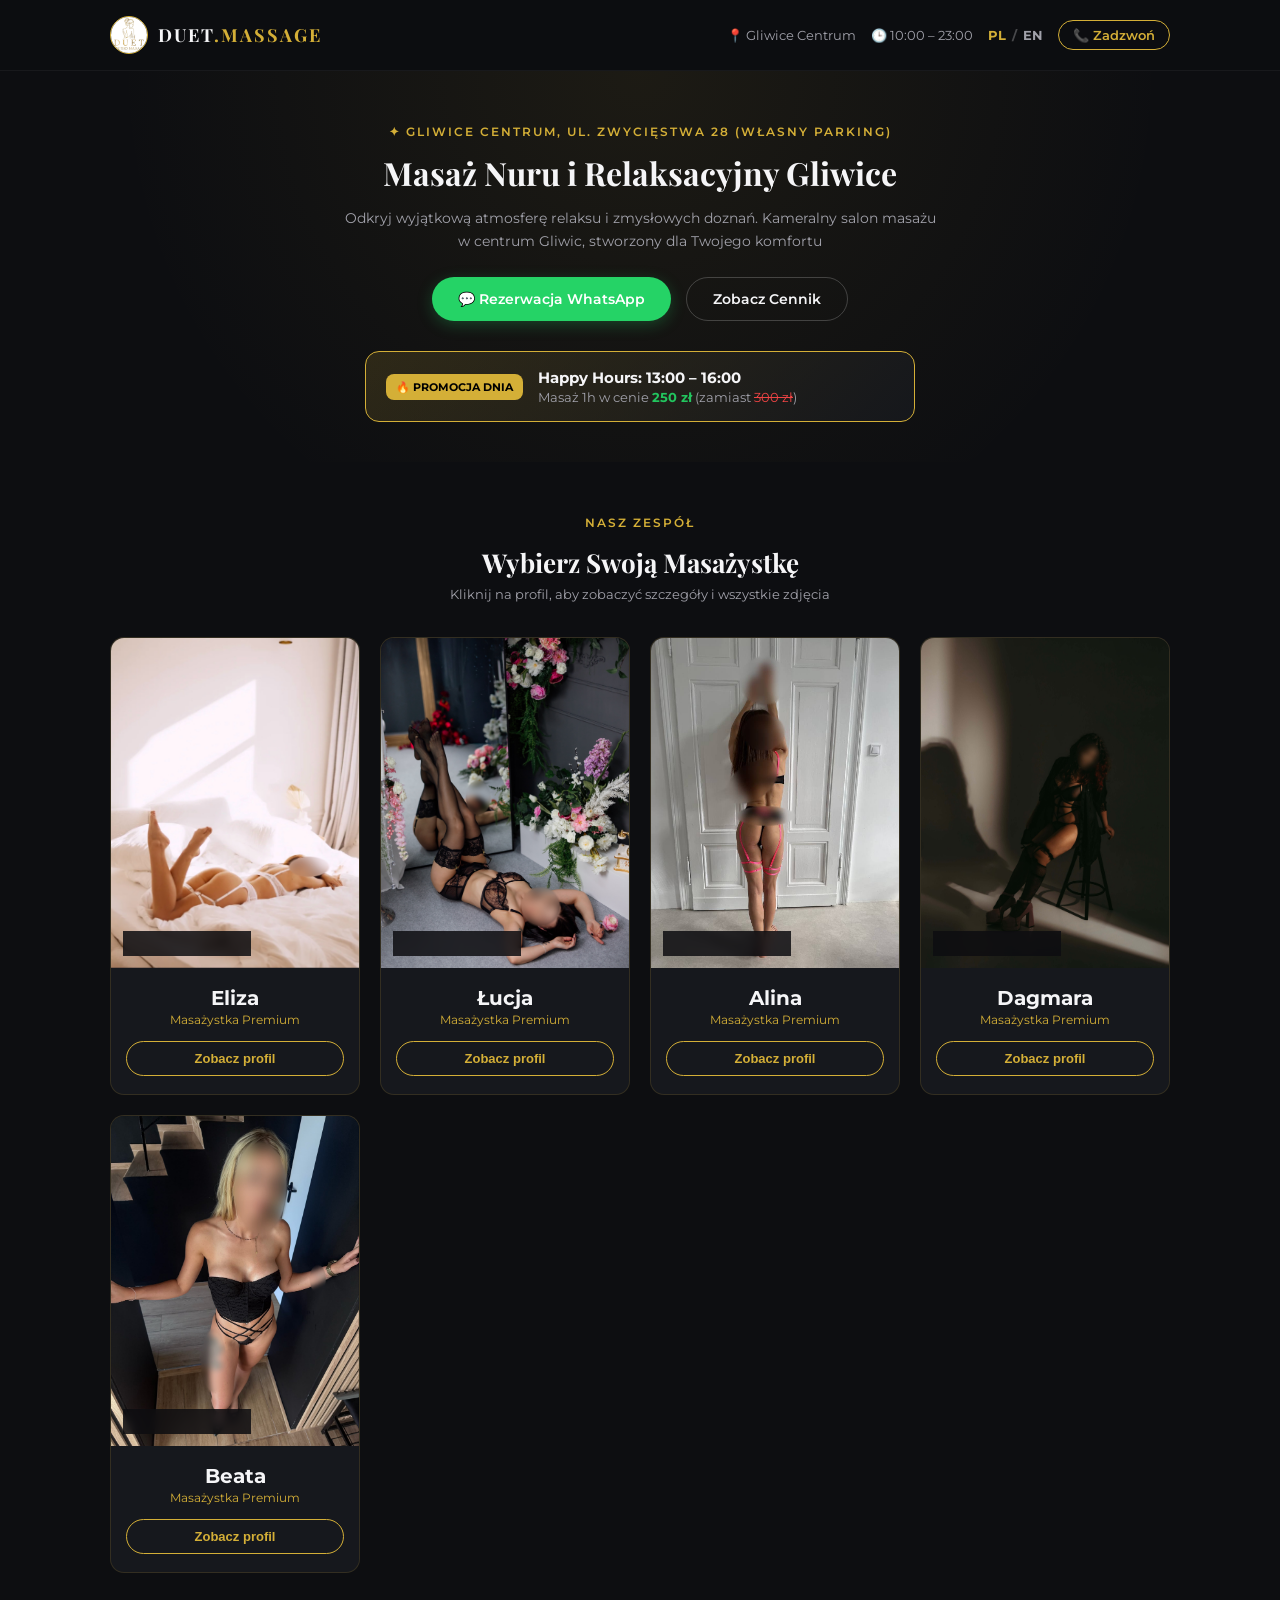
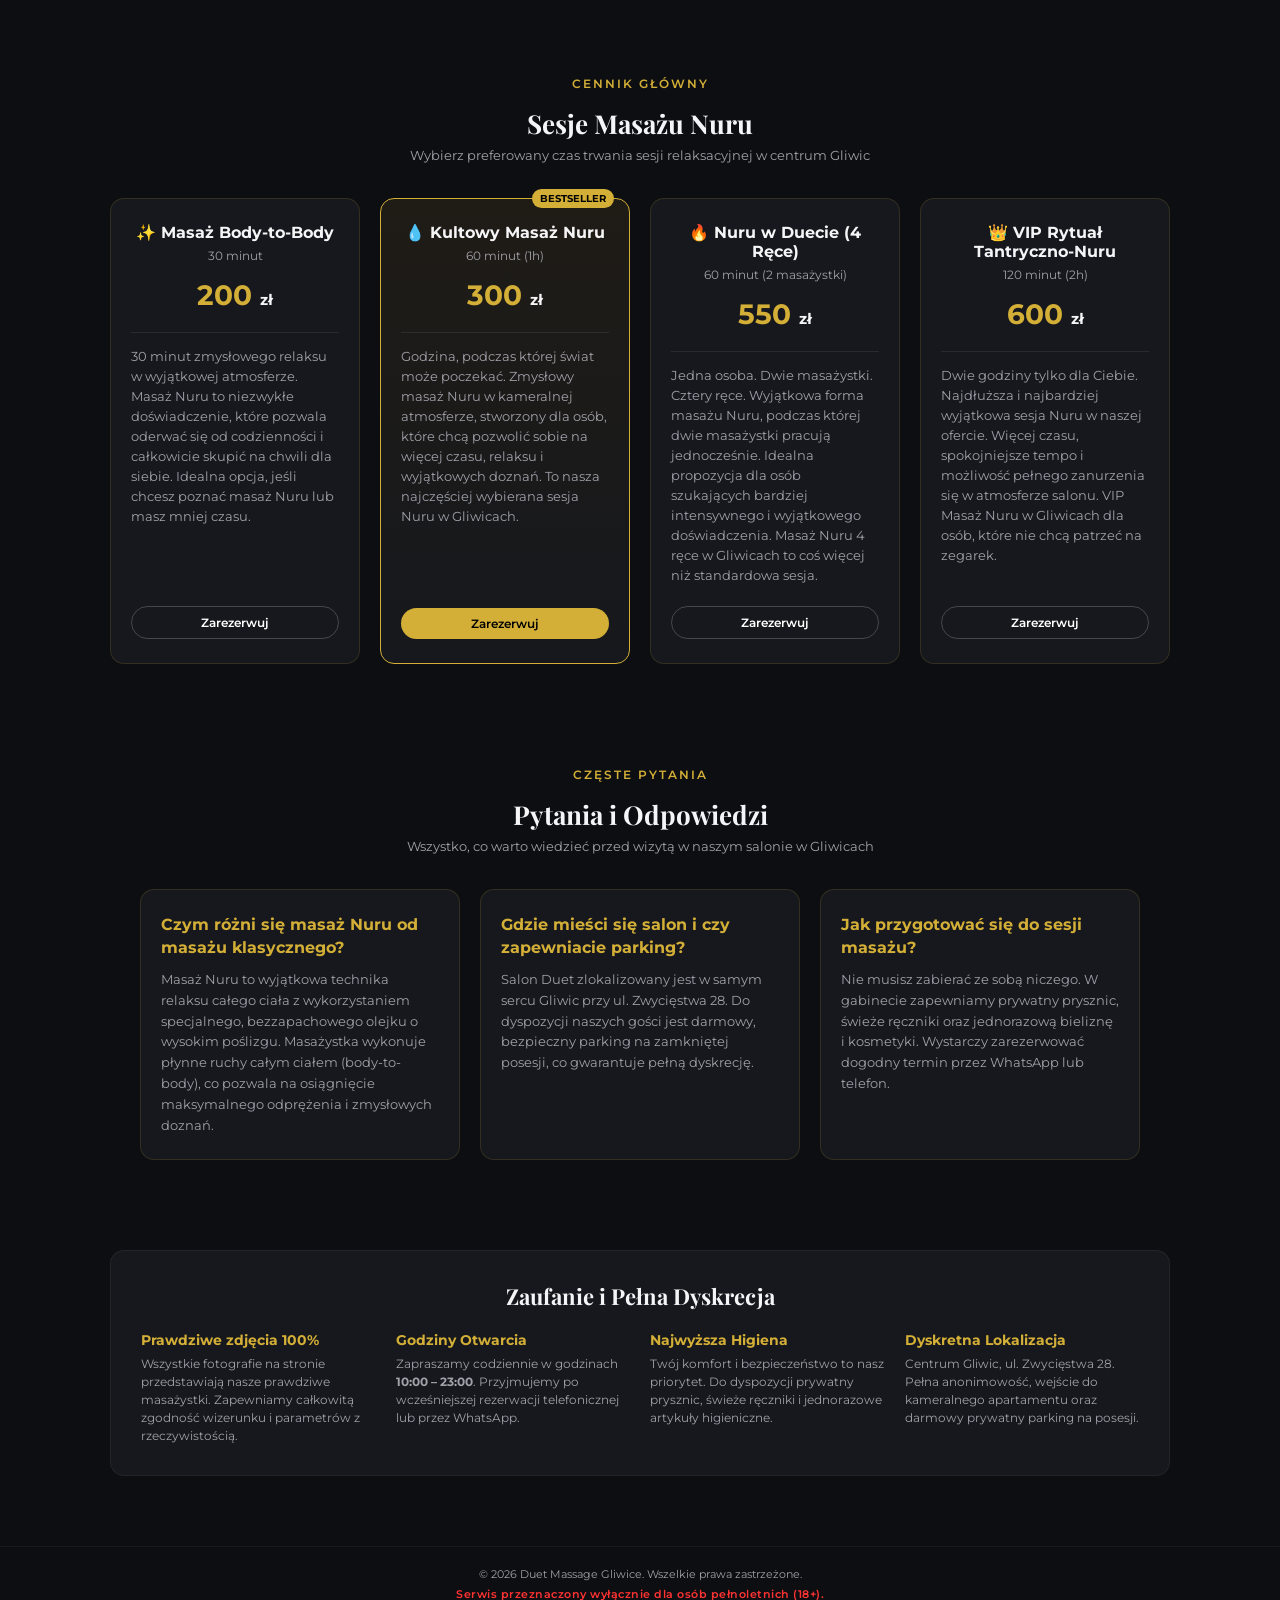
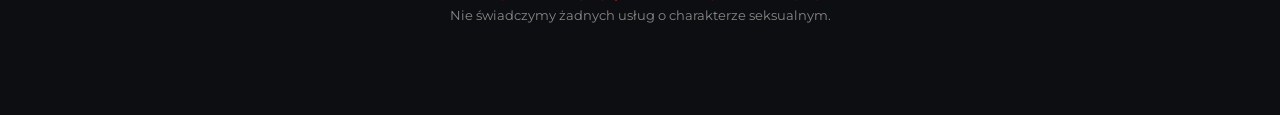
==== commit 0eb6076a: "Add files via upload" ====
--- a/index.html
+++ b/index.html
@@ -2,68 +2,112 @@
 <html lang="pl">
 <head>
     <!-- Google Tag Manager -->
-<script>(function(w,d,s,l,i){w[l]=w[l]||[];w[l].push({'gtm.start':
-new Date().getTime(),event:'gtm.js'});var f=d.getElementsByTagName(s)[0],
-j=d.createElement(s),dl=l!='dataLayer'?'&l='+l:'';j.async=true;j.src=
-'https://www.googletagmanager.com/gtm.js?id='+i+dl;f.parentNode.insertBefore(j,f);
-})(window,document,'script','dataLayer','GTM-NZCL98C4');</script>
-<!-- End Google Tag Manager -->
-    <!-- Favicon (иконка во вкладке браузера) -->
+    <script>(function(w,d,s,l,i){w[l]=w[l]||[];w[l].push({'gtm.start':
+    new Date().getTime(),event:'gtm.js'});var f=d.getElementsByTagName(s)[0],
+    j=d.createElement(s),dl=l!='dataLayer'?'&l='+l:'';j.async=true;j.src=
+    'https://www.googletagmanager.com/gtm.js?id='+i+dl;f.parentNode.insertBefore(j,f);
+    })(window,document,'script','dataLayer','GTM-NZCL98C4');</script>
+    <!-- End Google Tag Manager -->
+
+    <meta charset="UTF-8">
+    <meta name="viewport" content="width=device-width, initial-scale=1.0">
+    <title>Masaż Nuru Gliwice | Zmysłowy Masaż Tantryczny i Relaksacyjny</title>
+    <meta name="description" content="Ekskluzywny masaż Nuru, tantryczny oraz rytuały body-to-body w centrum Gliwic (ul. Zwycięstwa 28). Doświadczone masażystki, prywatny parking i 100% dyskrecji.">
+
+    <!-- Фавиконки -->
     <link rel="icon" type="image/jpeg" href="img/logo.jpg">
     <link rel="apple-touch-icon" href="img/logo.jpg">
-<link rel="canonical" href="https://duetmassage.pl/">
-<link rel="alternate" hreflang="pl" href="https://duetmassage.pl/">
-<link rel="alternate" hreflang="en" href="https://duetmassage.pl/en/">
-<link rel="alternate" hreflang="x-default" href="https://duetmassage.pl/">
-    <!-- Open Graph / Мета-теги для красивой ссылки в WhatsApp, Telegram, соцсетях -->
+
+    <!-- Индексация и каноникал -->
+    <link rel="canonical" href="https://duetmassage.pl/">
+    <link rel="alternate" hreflang="pl" href="https://duetmassage.pl/">
+    <link rel="alternate" hreflang="en" href="https://duetmassage.pl/en/">
+    <link rel="alternate" hreflang="x-default" href="https://duetmassage.pl/">
+
+    <!-- Мета-теги для шеринга (WhatsApp, соцсети) -->
     <meta property="og:type" content="website">
-<meta property="og:url" content="https://duetmassage.pl/">
-    <meta property="og:title" content="Masaż Tantryczny Gliwice | Duet Massage">
-    <meta property="og:description" content="Prywatny apartament w centrum Gliwic. Zmysłowy masaż tantryczny, profesjonalne masażystki, 100% dyskrecji.">
-<meta property="og:image" content="https://duetmassage.pl/img/logo.jpg?v=2">
-    <!-- Twitter Card -->
+    <meta property="og:url" content="https://duetmassage.pl/">
+    <meta property="og:title" content="Masaż Nuru i Tantryczny Gliwice | Duet Massage">
+    <meta property="og:description" content="Kameralny apartament w centrum Gliwic (ul. Zwycięstwa 28). Zmysłowy masaż Nuru, tantryczny i relaksacyjny w pełnej dyskrecji.">
+    <meta property="og:image" content="https://duetmassage.pl/img/logo.jpg?v=2">
+
+    <!-- Twitter -->
     <meta name="twitter:card" content="summary_large_image">
     <meta name="twitter:title" content="DUET Studio Masażu Gliwice">
-    <meta name="twitter:description" content="Ekskluzywny masaż relaksacyjny dla mężczyzn w centrum Gliwic.">
-<meta name="twitter:image" content="https://duetmassage.pl/img/logo.jpg">
-    <meta charset="UTF-8">
-    <meta name="viewport" content="width=device-width, initial-scale=1.0">
-    <title>Masaż Nuru Gliwice | Salon Masażu Relaksacyjnego Duet</title>
-    <meta name="description" content="Ekskluzywny masaż Nuru w Gliwicach (ul. Zwycięstwa 28). Zmysłowy relaks całego ciała, masaż tantryczny i rytuały body-to-body w pełnej dyskrecji.">
-    <meta property="og:title" content="Masaż Nuru Gliwice | Duet Massage">
-    <meta property="og:description" content="Kameralny salon w centrum Gliwic (ul. Zwycięstwa 28). Zmysłowy masaż Nuru, tantryczny oraz relaksacyjny.">
-    <!-- Google Fonts -->
+    <meta name="twitter:description" content="Ekskluzywny masaż Nuru i relaksacyjny dla mężczyzn w centrum Gliwic.">
+    <meta name="twitter:image" content="https://duetmassage.pl/img/logo.jpg">
+
+    <!-- Шрифты и стили -->
     <link rel="preconnect" href="https://fonts.googleapis.com">
     <link rel="preconnect" href="https://fonts.gstatic.com" crossorigin>
     <link href="https://fonts.googleapis.com/css2?family=Montserrat:wght@400;500;600;700&family=Playfair+Display:wght@600;700&display=swap" rel="stylesheet">
-    
-    <link rel="stylesheet" href="style.css?v=7.2">
+    <link rel="stylesheet" href="style.css?v=7.3">
+
+    <!-- Микроразметка Schema.org для Google -->
     <script type="application/ld+json">
-{
-  "@context": "https://schema.org",
-  "@type": "HealthAndBeautyBusiness",
-  "name": "Duet Studio Masażu Gliwice",
-  "image": "https://duetmassage.pl/img/logo.jpg",
-  "telephone": "+48502855086",
-  "address": {
-    "@type": "PostalAddress",
-    "streetAddress": "ul. Zwycięstwa 28",
-    "addressLocality": "Gliwice",
-    "postalCode": "44-100",
-    "addressCountry": "PL"
-  },
-  "url": "https://duetmassage.pl/",
-  "priceRange": "200 - 600 PLN",
-  "openingHoursSpecification": [
     {
-      "@type": "OpeningHoursSpecification",
-      "dayOfWeek": ["Monday","Tuesday","Wednesday","Thursday","Friday","Saturday","Sunday"],
-      "opens": "10:00",
-      "closes": "23:00"
+      "@context": "https://schema.org",
+      "@graph": [
+        {
+          "@type": "HealthAndBeautyBusiness",
+          "@id": "https://duetmassage.pl/#salon",
+          "name": "Duet Studio Masażu Gliwice",
+          "image": "https://duetmassage.pl/img/logo.jpg",
+          "telephone": "+48502855086",
+          "priceRange": "200 - 600 PLN",
+          "url": "https://duetmassage.pl/",
+          "address": {
+            "@type": "PostalAddress",
+            "streetAddress": "ul. Zwycięstwa 28",
+            "addressLocality": "Gliwice",
+            "postalCode": "44-100",
+            "addressCountry": "PL"
+          },
+          "geo": {
+            "@type": "GeoCoordinates",
+            "latitude": 50.2976,
+            "longitude": 18.6766
+          },
+          "openingHoursSpecification": [
+            {
+              "@type": "OpeningHoursSpecification",
+              "dayOfWeek": ["Monday","Tuesday","Wednesday","Thursday","Friday","Saturday","Sunday"],
+              "opens": "10:00",
+              "closes": "23:00"
+            }
+          ]
+        },
+        {
+          "@type": "FAQPage",
+          "mainEntity": [
+            {
+              "@type": "Question",
+              "name": "Czym różni się masaż Nuru od tradycyjnego masażu relaksacyjnego?",
+              "acceptedAnswer": {
+                "@type": "Answer",
+"text": "Masaż Nuru to technika, w której masażystka masuje całe ciało klienta za pomocą własnego ciała (body-to-body) przy użyciu specjalnego, ciepłego olejku o wysokim poślizgu."              }
+            },
+            {
+              "@type": "Question",
+              "name": "Gdzie dokładnie znajduje się salon w Gliwicach i czy jest parking?",
+              "acceptedAnswer": {
+                "@type": "Answer",
+                "text": "Nasz salon mieści się w centrum Gliwic przy ul. Zwycięstwa 28. Na miejscu dostępny jest darmowy, prywatny parking na posesji."
+              }
+            },
+            {
+              "@type": "Question",
+              "name": "Jak zarezerwować wizytę w salonie Duet?",
+              "acceptedAnswer": {
+                "@type": "Answer",
+                "text": "Wizytę można umówić telefonicznie pod numerem +48 502 855 086 lub bezpośrednio przez aplikację WhatsApp."
+              }
+            }
+          ]
+        }
+      ]
     }
-  ]
-}
-</script>
+    </script>
 </head>
 <body>
 <!-- Google Tag Manager (noscript) -->
@@ -253,7 +297,29 @@
         </section>
 
         
-
+<!-- Блок FAQ для локального SEO -->
+        <section class="section-faq">
+            <div class="container">
+                <div class="section-title">
+                    <span class="badge-gold">Częste Pytania</span>
+                    <h2>Pytania i Odpowiedzi</h2>
+                    <p>Wszystko, co warto wiedzieć przed wizytą w naszym salonie w Gliwicach</p>
+                </div>
+                <div class="faq-grid">
+                    <div class="faq-card">
+                        <h3>Czym różni się masaż Nuru od masażu klasycznego?</h3>
+<p>Masaż Nuru to wyjątkowa technika relaksu całego ciała z wykorzystaniem specjalnego, bezzapachowego olejku o wysokim poślizgu. Masażystka wykonuje płynne ruchy całym ciałem (body-to-body), co pozwala na osiągnięcie maksymalnego odprężenia i zmysłowych doznań.</p>                    </div>
+                    <div class="faq-card">
+                        <h3>Gdzie mieści się salon i czy zapewniacie parking?</h3>
+                        <p>Salon Duet zlokalizowany jest w samym sercu Gliwic przy ul. Zwycięstwa 28. Do dyspozycji naszych gości jest darmowy, bezpieczny parking na zamkniętej posesji, co gwarantuje pełną dyskrecję.</p>
+                    </div>
+                    <div class="faq-card">
+                        <h3>Jak przygotować się do sesji masażu?</h3>
+                        <p>Nie musisz zabierać ze sobą niczego. W gabinecie zapewniamy prywatny prysznic, świeże ręczniki oraz jednorazową bieliznę i kosmetyki. Wystarczy zarezerwować dogodny termin przez WhatsApp lub telefon.</p>
+                    </div>
+                </div>
+            </div>
+        </section>
         <!-- Блок Доверия, Часов Работы и Конфиденциальности -->
         <section class="section-privacy">
             <div class="container">
--- a/style.css
+++ b/style.css
@@ -890,4 +890,37 @@
     justify-content: center;
     line-height: 1;
     z-index: 1000000;
+}
+/* Стили для SEO-блока FAQ */
+.section-faq {
+    padding: 50px 0;
+}
+
+.faq-grid {
+    display: grid;
+    grid-template-columns: repeat(auto-fit, minmax(280px, 1fr));
+    gap: 20px;
+    max-width: 1000px;
+    margin: 0 auto;
+}
+
+.faq-card {
+    background: var(--bg-card);
+    border: 1px solid var(--border-color);
+    border-radius: 14px;
+    padding: 24px 20px;
+    text-align: left;
+}
+
+.faq-card h3 {
+    font-size: 16px;
+    color: var(--gold);
+    margin-bottom: 10px;
+    line-height: 1.4;
+}
+
+.faq-card p {
+    font-size: 13px;
+    color: var(--text-gray);
+    line-height: 1.6;
 }
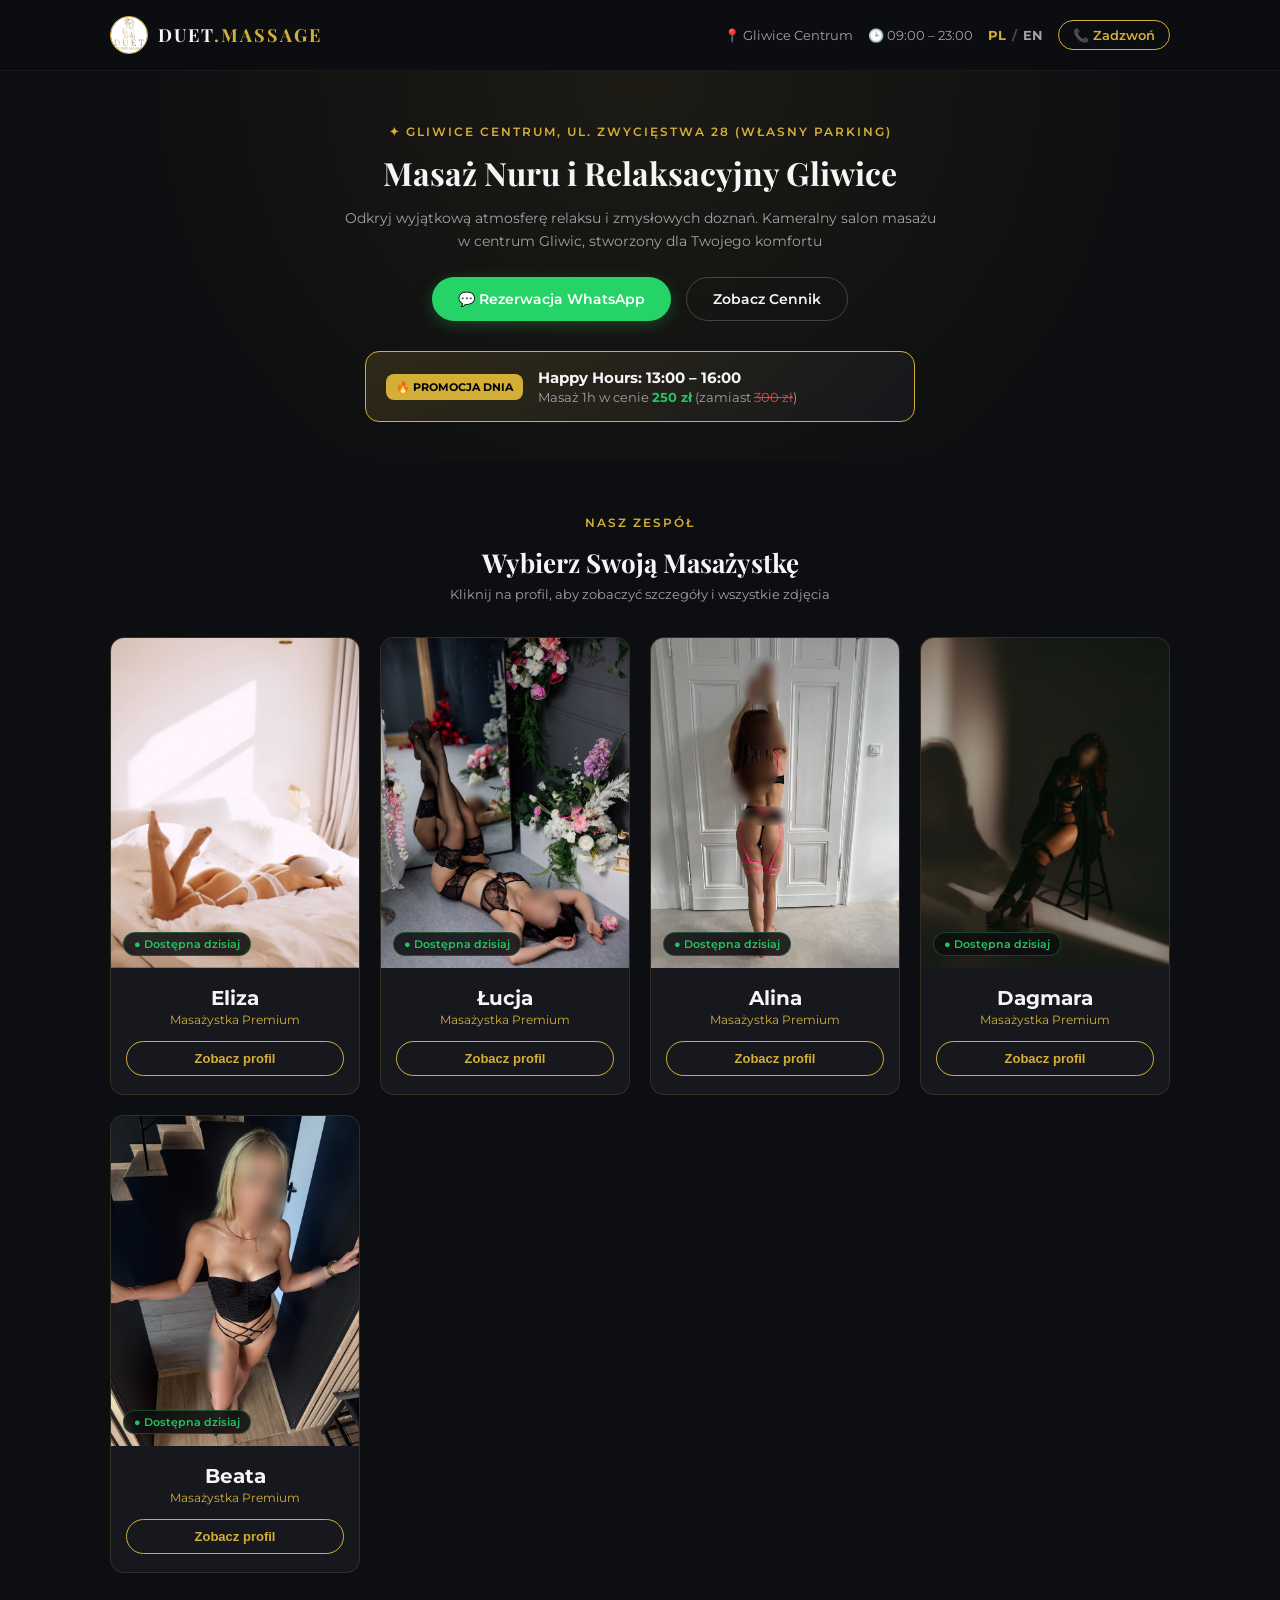
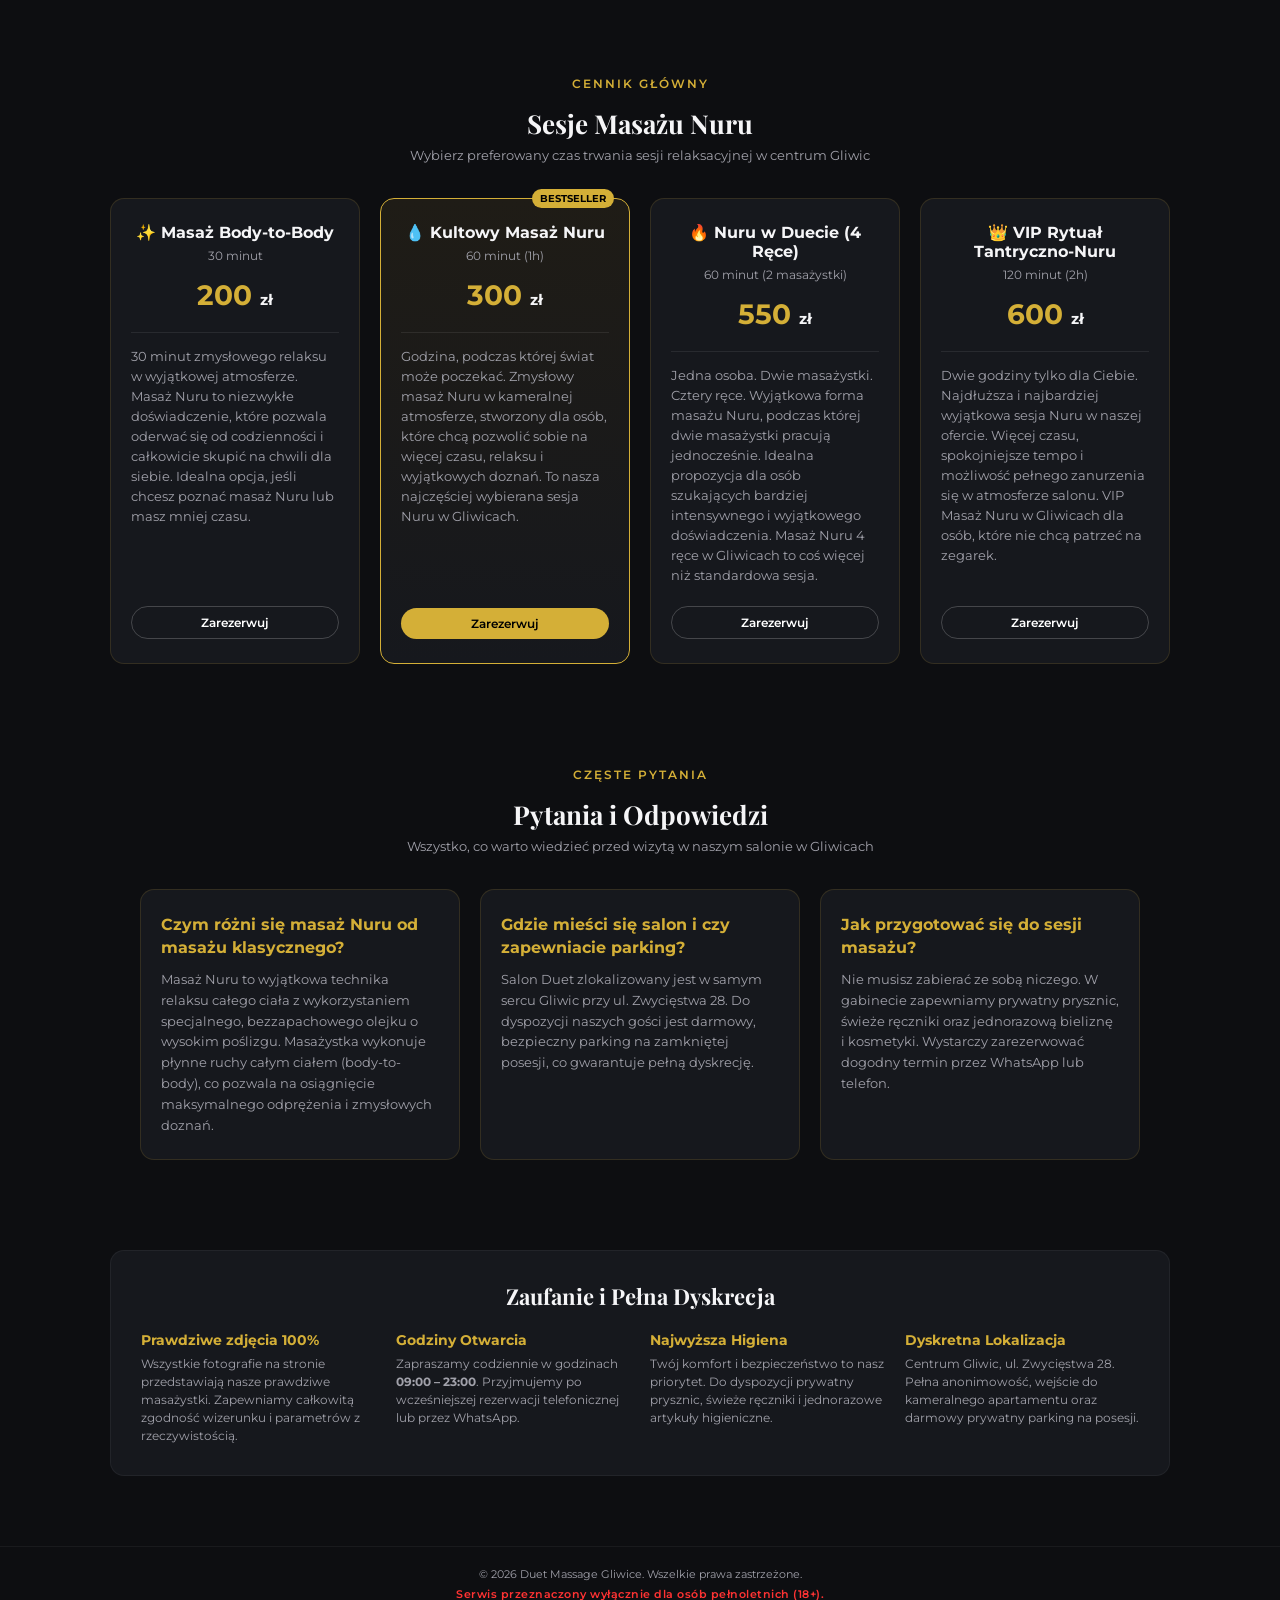
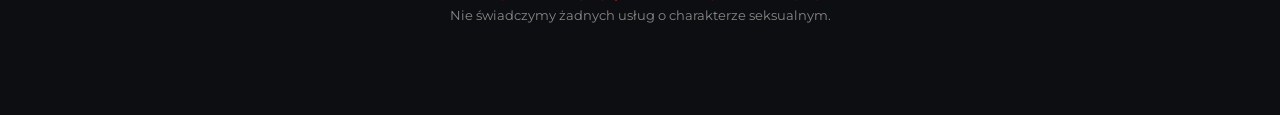
==== commit f977c5bc: "Add files via upload" ====
--- a/index.html
+++ b/index.html
@@ -72,7 +72,7 @@
             {
               "@type": "OpeningHoursSpecification",
               "dayOfWeek": ["Monday","Tuesday","Wednesday","Thursday","Friday","Saturday","Sunday"],
-              "opens": "10:00",
+              "opens": "09:00",
               "closes": "23:00"
             }
           ]
@@ -123,7 +123,7 @@
             </a>
             <div class="header-contacts">
                 <span class="location-badge">📍 Gliwice Centrum</span>
-                <span class="hours-badge">🕒 10:00 – 23:00</span>
+                <span class="hours-badge">🕒 09:00 – 23:00</span>
                 <div class="lang-switch">
                     <span class="lang-btn active">PL</span>
                     <span class="lang-divider">/</span>
@@ -332,7 +332,7 @@
                         </div>
                         <div class="privacy-item">
                             <h4>Godziny Otwarcia</h4>
-                            <p>Zapraszamy codziennie w godzinach <strong>10:00 – 23:00</strong>. Przyjmujemy po wcześniejszej rezerwacji telefonicznej lub przez WhatsApp.</p>
+                            <p>Zapraszamy codziennie w godzinach <strong>09:00 – 23:00</strong>. Przyjmujemy po wcześniejszej rezerwacji telefonicznej lub przez WhatsApp.</p>
                         </div>
                         <div class="privacy-item">
                             <h4>Najwyższa Higiena</h4>
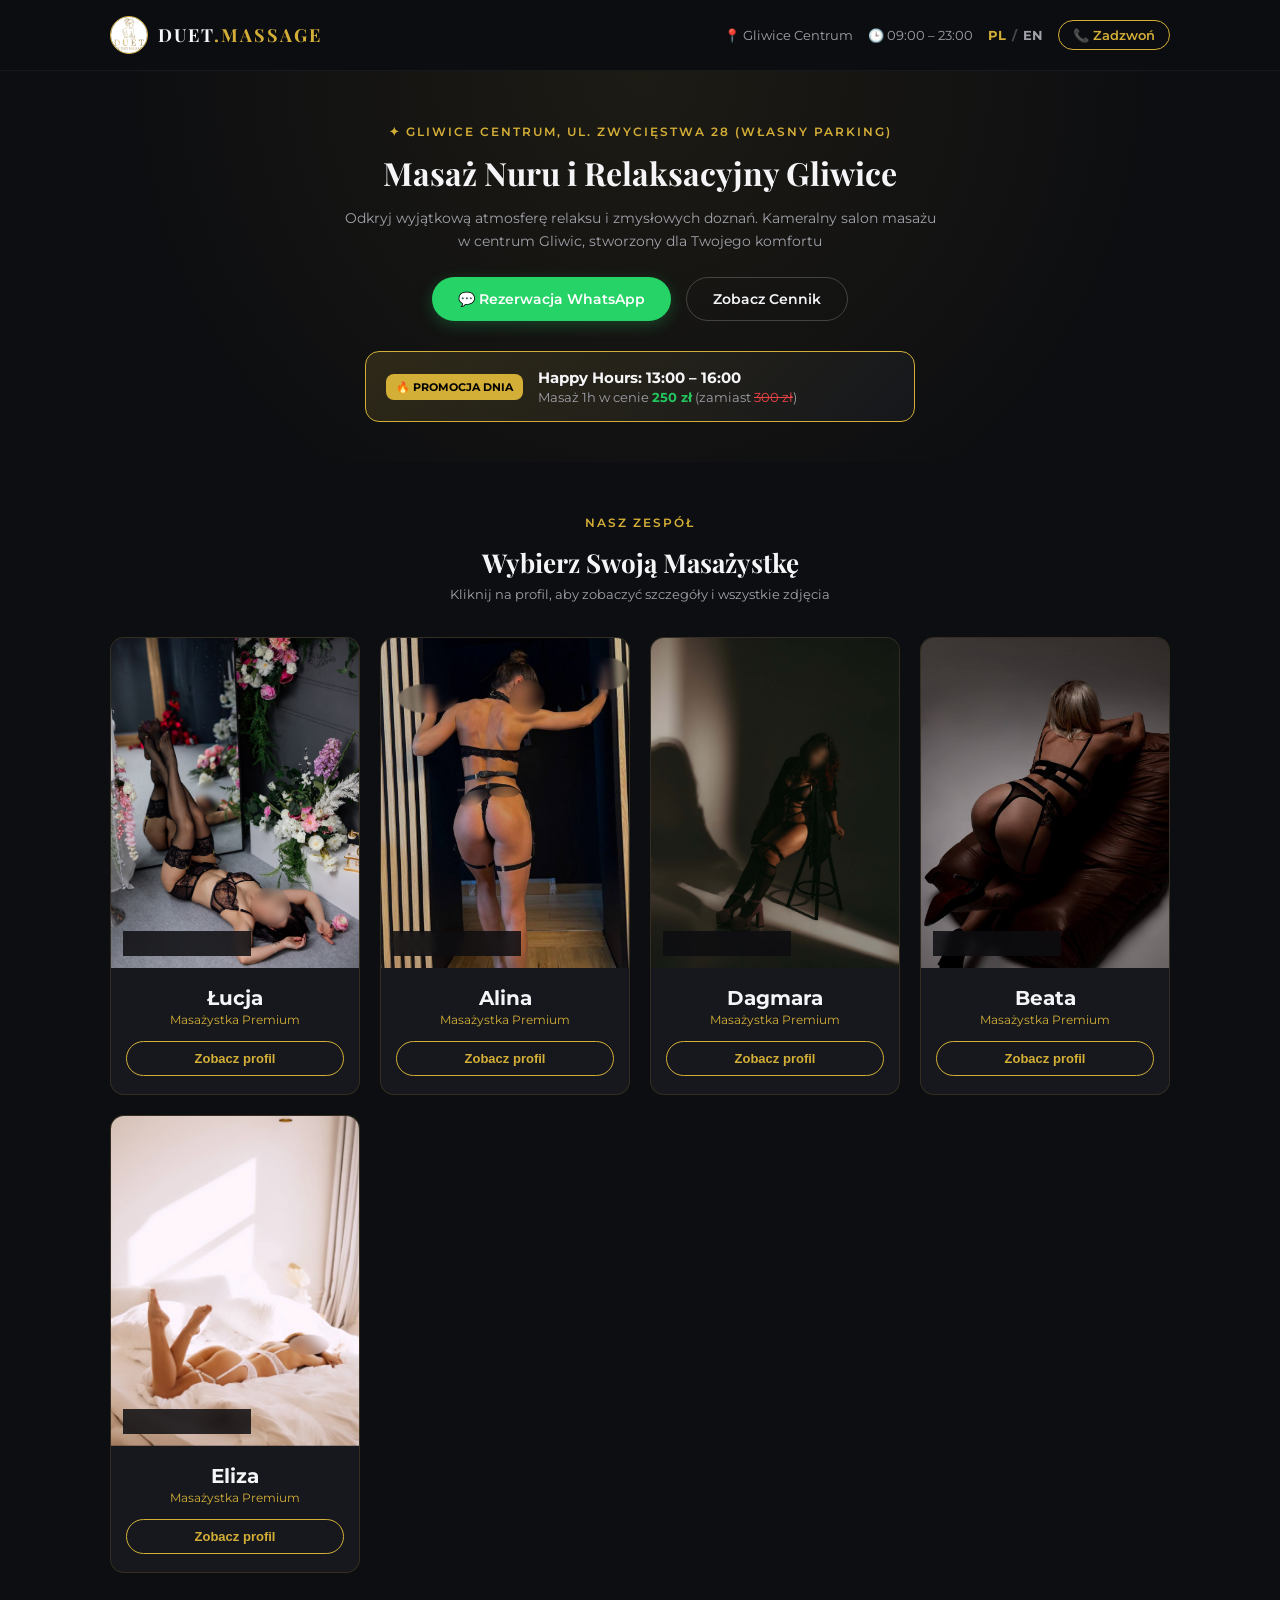
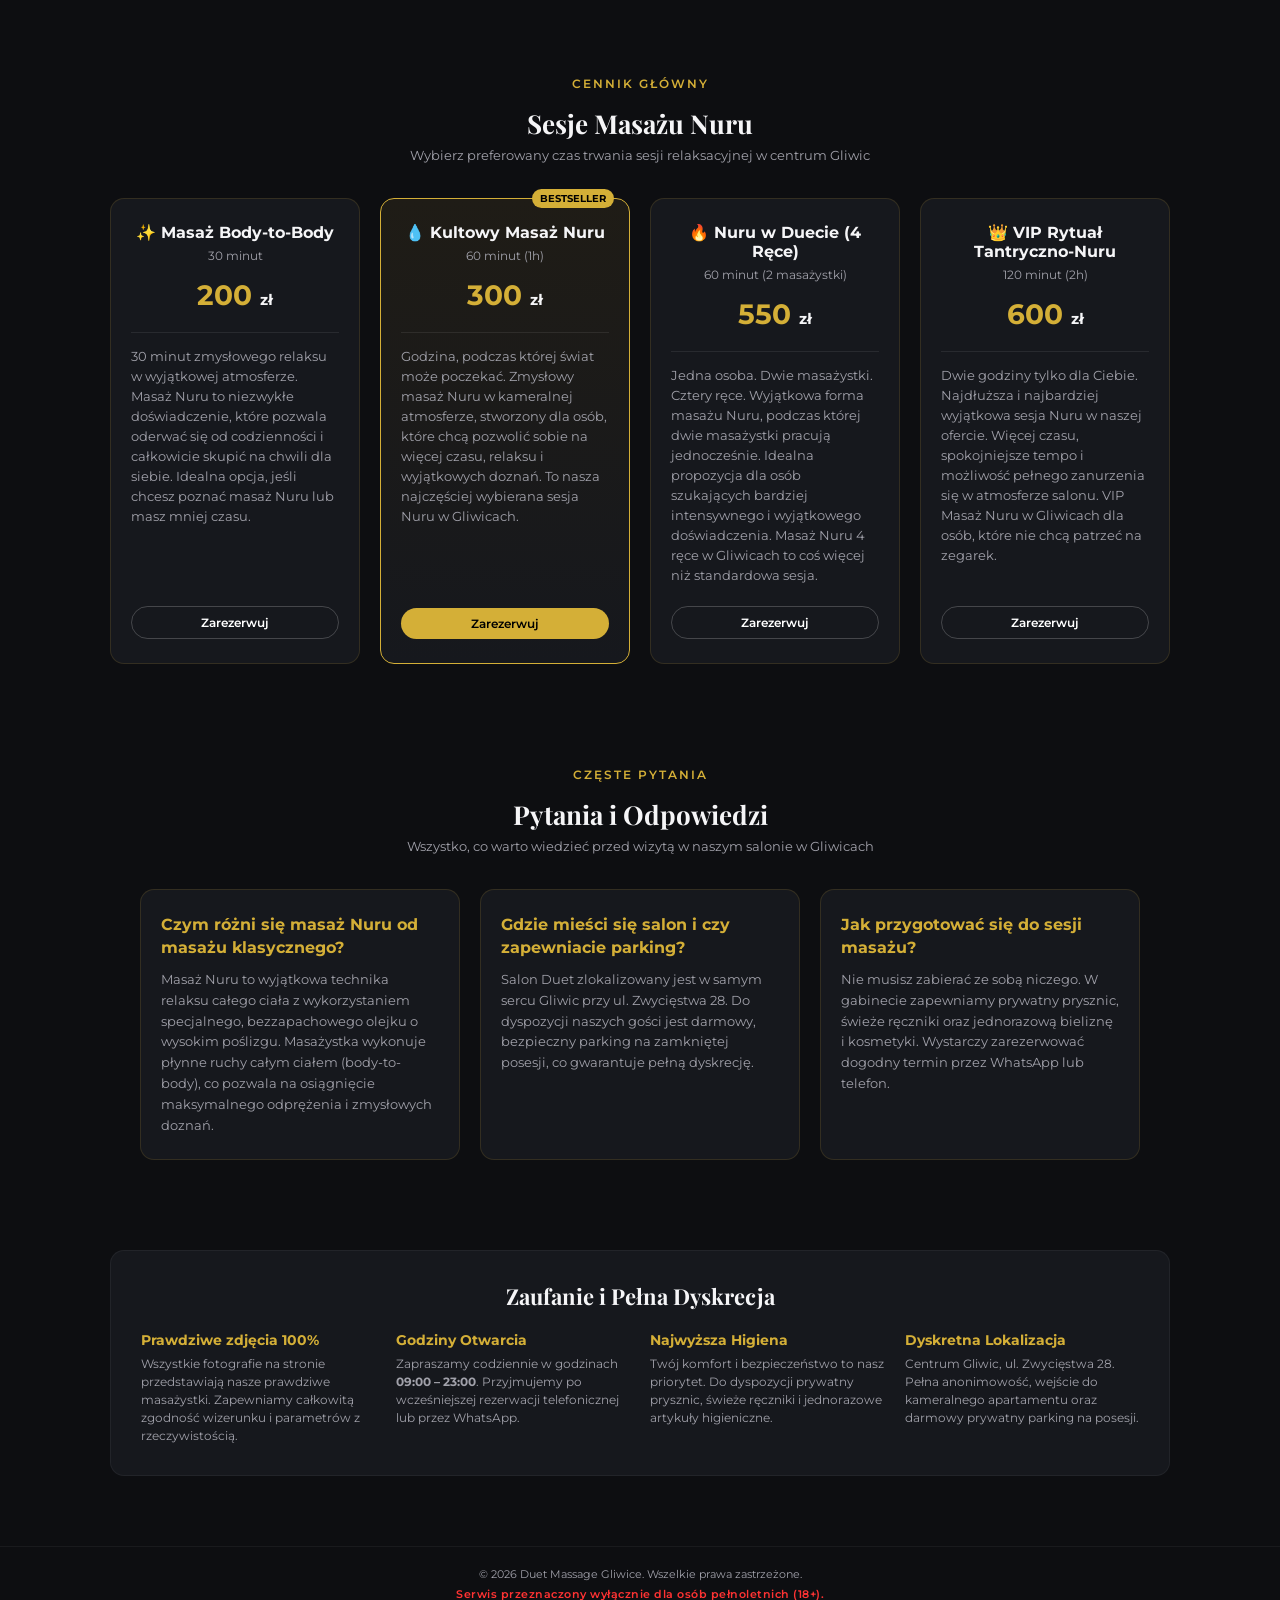
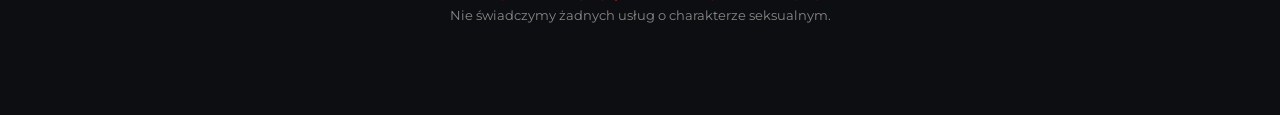
==== commit d8f5fdc6: "Add files via upload" ====
--- a/index.html
+++ b/index.html
@@ -170,7 +170,57 @@
                 </div>
 
                 <div class="team-grid">
-                    <!-- 1. Eliza -->
+                    <!-- 1. Łucja -->
+                    <div class="team-card" onclick="openMasterModal('lucja')">
+                        <div class="team-image-wrapper">
+                            <img src="img/girl2_1.jpg" alt="Łucja" class="team-cover-img">
+                            <div class="status-online">● Dostępna dzisiaj</div>
+                        </div>
+                        <div class="team-info">
+                            <h3>Łucja</h3>
+                            <span class="team-role">Masażystka Premium</span>
+                            <button type="button" class="btn-view-profile">Zobacz profil</button>
+                        </div>
+                    </div>
+
+                    <!-- 2. Alina -->
+                    <div class="team-card" onclick="openMasterModal('alina')">
+                        <div class="team-image-wrapper">
+                            <img src="img/girl3_1.jpg" alt="Alina" class="team-cover-img">
+                            <div class="status-online">● Dostępna dzisiaj</div>
+                        </div>
+                        <div class="team-info">
+                            <h3>Alina</h3>
+                            <span class="team-role">Masażystka Premium</span>
+                            <button type="button" class="btn-view-profile">Zobacz profil</button>
+                        </div>
+                    </div>
+
+                    <!-- 3. Dagmara -->
+                    <div class="team-card" onclick="openMasterModal('dagmara')">
+                        <div class="team-image-wrapper">
+                            <img src="img/girl4_1.jpg" alt="Dagmara" class="team-cover-img">
+                            <div class="status-online">● Dostępna dzisiaj</div>
+                        </div>
+                        <div class="team-info">
+                            <h3>Dagmara</h3>
+                            <span class="team-role">Masażystka Premium</span>
+                            <button type="button" class="btn-view-profile">Zobacz profil</button>
+                        </div>
+                    </div>
+                    <!-- 4. Beata -->
+                    <div class="team-card" onclick="openMasterModal('beata')">
+                        <div class="team-image-wrapper">
+                            <img src="img/girl5_1.jpg" alt="Beata" class="team-cover-img">
+                            <div class="status-online">● Dostępna dzisiaj</div>
+                        </div>
+                        <div class="team-info">
+                            <h3>Beata</h3>
+                            <span class="team-role">Masażystka Premium</span>
+                            <button type="button" class="btn-view-profile">Zobacz profil</button>
+                        </div>
+                    </div>
+                    <!-- 5. Eliza -->
                     <div class="team-card" onclick="openMasterModal('eliza')">
                         <div class="team-image-wrapper">
                             <img src="img/girl1_1.jpg" alt="Eliza" class="team-cover-img">
@@ -178,57 +228,6 @@
                         </div>
                         <div class="team-info">
                             <h3>Eliza</h3>
-                            <span class="team-role">Masażystka Premium</span>
-                            <button type="button" class="btn-view-profile">Zobacz profil</button>
-                        </div>
-                    </div>
-
-                    <!-- 2. Łucja -->
-                    <div class="team-card" onclick="openMasterModal('lucja')">
-                        <div class="team-image-wrapper">
-                            <img src="img/girl2_1.jpg" alt="Łucja" class="team-cover-img">
-                            <div class="status-online">● Dostępna dzisiaj</div>
-                        </div>
-                        <div class="team-info">
-                            <h3>Łucja</h3>
-                            <span class="team-role">Masażystka Premium</span>
-                            <button type="button" class="btn-view-profile">Zobacz profil</button>
-                        </div>
-                    </div>
-
-                    <!-- 3. Alina -->
-                    <div class="team-card" onclick="openMasterModal('alina')">
-                        <div class="team-image-wrapper">
-                            <img src="img/girl3_1.jpg" alt="Alina" class="team-cover-img">
-                            <div class="status-online">● Dostępna dzisiaj</div>
-                        </div>
-                        <div class="team-info">
-                            <h3>Alina</h3>
-                            <span class="team-role">Masażystka Premium</span>
-                            <button type="button" class="btn-view-profile">Zobacz profil</button>
-                        </div>
-                    </div>
-
-                    <!-- 4. Dagmara -->
-                    <div class="team-card" onclick="openMasterModal('dagmara')">
-                        <div class="team-image-wrapper">
-                            <img src="img/girl4_1.jpg" alt="Dagmara" class="team-cover-img">
-                            <div class="status-online">● Dostępna dzisiaj</div>
-                        </div>
-                        <div class="team-info">
-                            <h3>Dagmara</h3>
-                            <span class="team-role">Masażystka Premium</span>
-                            <button type="button" class="btn-view-profile">Zobacz profil</button>
-                        </div>
-                    </div>
-                    <!-- 5. Beata -->
-                    <div class="team-card" onclick="openMasterModal('beata')">
-                        <div class="team-image-wrapper">
-                            <img src="img/girl5_1.jpg" alt="Beata" class="team-cover-img">
-                            <div class="status-online">● Dostępna dzisiaj</div>
-                        </div>
-                        <div class="team-info">
-                            <h3>Beata</h3>
                             <span class="team-role">Masażystka Premium</span>
                             <button type="button" class="btn-view-profile">Zobacz profil</button>
                         </div>
@@ -410,6 +409,6 @@
         <img id="lightboxImg" src="" alt="Full view">
     </div>
 </div>
-    <script src="script.js?v=6.0"></script>
+    <script src="script.js?v=7.1"></script>
 </body>
 </html>
